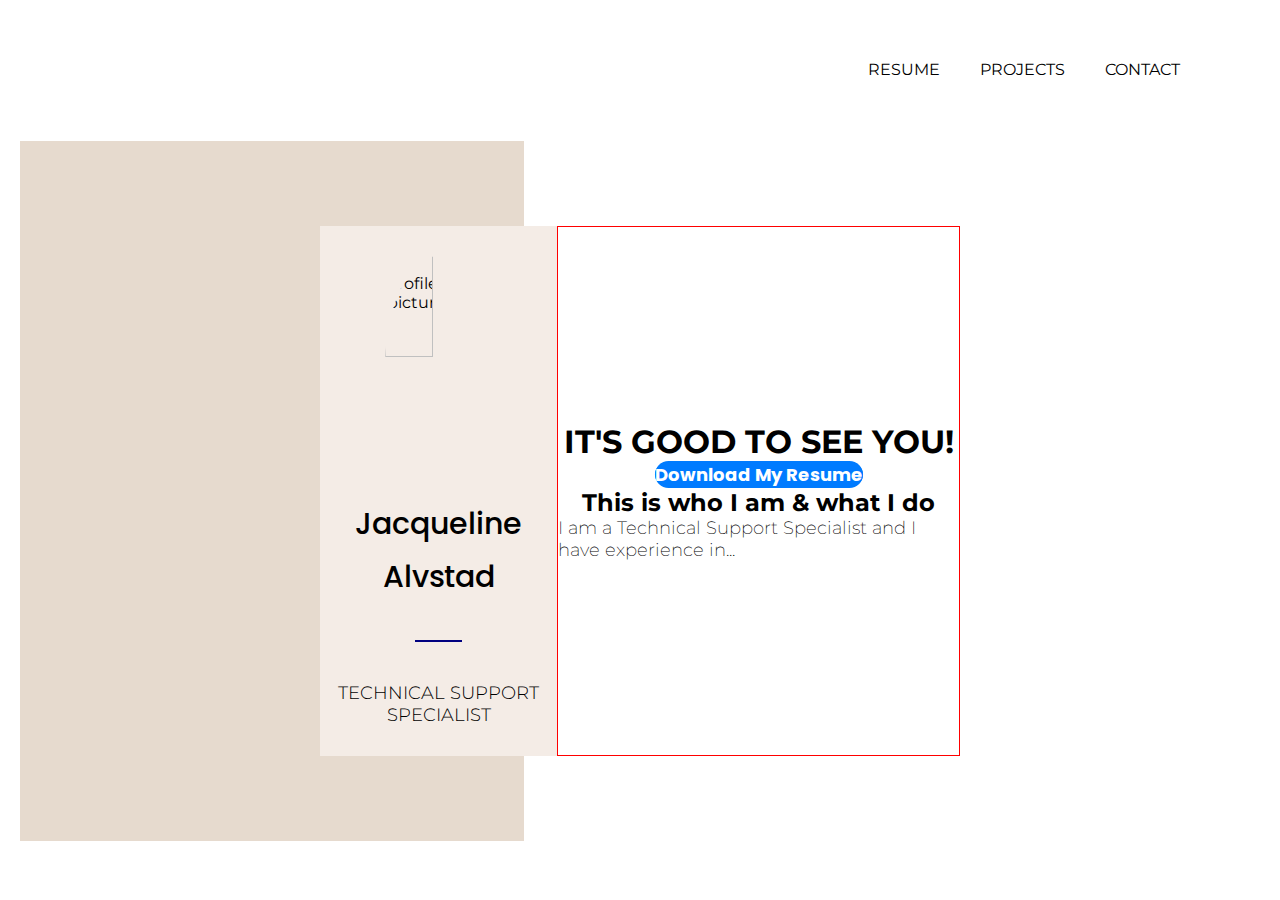
==== index.html @ f69f691c "Initial commit" ====
<html>
   <head>
    <meta name="viewport" content="with=device-width, initial -scale=1.0">
        <title>Welcome To My First Website</title>
        <link rel="stylesheet" href="style.css">
        <style>
            @import url('https://fonts.googleapis.com/css2?family=Montserrat:ital,wght@0,100..900;1,100..900&family=Poppins:ital,wght@0,100;0,200;0,300;0,400;0,500;0,600;0,700;0,800;0,900;1,100;1,200;1,300;1,400;1,500;1,600;1,700;1,800;1,900&display=swap');
        </style>
   </head> 
   <body>
        <div class="header"> 
            <nav>
                <ul class="nav-links">
                    <li> <a href="">RESUME</a></li>
                    <li> <a href="">PROJECTS</a></li>
                    <li> <a href="">CONTACT</a></li>
                </ul>
            </nav>
        </div>

        <div class="square-containers">
            <div class="brown-square"></div>
            <div class="white-square"></div>

            <div class="personal-info-container">
                <div class="picture-square">
                    <img
                        src="/Users/jackyalvstad/Desktop/Mycode/images/profile.jpg"
                        alt="profile-picture"
                    >
                    <div class="name-and-title">
                        <h1>Jacqueline</h1>
                        <h2>Alvstad</h2>
                        <hr class="small-line">
                        <p>TECHNICAL SUPPORT SPECIALIST</p>
                    </div>   
                </div>
                <div class="intro-square">
                    <div class="greeting">
                        <h1>IT'S GOOD TO SEE YOU!</h1>
                    </div>
                    <div class="resume-button">
                        <a href="file:///Users/jackyalvstad/Desktop/Mycode/index.html" class="resume-button" target="_blank">Download My Resume</a>
                    </div>
                    <div class="intro">
                        <h2>This is who I am & what I do</h2>    
                    </div> 
                    <div class="description">
                        <p>I am a Technical Support Specialist and I have experience in...</p>
                    </div>
                </div>
            </div>
        </div>
   </body>
</html>
---- style.css ----
* {
    margin: 0;
    padding:0;
    font-family: Montserrat,popins, serif;
 
}


/* this is my header and nav links */
.header {
    width:100%;
    background-position:center;
    position:relative;
    padding-top: 60px;
    padding-bottom: 60px;
}
nav{  
}
.nav-links{
    display: flex;
    justify-content: flex-end;
    padding-right: 60px;
}
.nav-links li{
    list-style: none;
    padding-right: 40px;
}
.nav-links li a{
   color: #000000;
   text-decoration: none;
   font-size: 16px; 
}
.nav-links li::after{
   content: "";
   width: 0%;
   height: 2px;
   background: rgb(230, 218, 206);
   display: block;
   margin: auto;
   transition: 0.5s;
}
.nav-links li:hover::after{
    width: 100%;
}


/* This is my two background squares */

.square-containers { 
    display:flex;
    position: relative;
}
.brown-square {
    width: 40%;
    height: 700px;
    background: rgba(230, 218, 206, 1);
    margin-left:20px;
} 
.white-square {
    width: 60%;
    height: 700px;
    background:white;
    display: flex;
    flex-direction: column;
    align-items: center;
    justify-content:center;
}





.personal-info-container {
    position: absolute;
    top:50%;
    left:50%;
    transform: translate(-50%, -50%);
    display: flex;
}
.picture-square {
    width: 50%;
    height: 500px;
    background: #F4ECE6;
    display: flex;
    flex-direction: column;
    justify-content:flex-start;
    align-items:center;
    padding-top:30px;
}
.picture-square img{
    width: 45%;
    border-radius: 50%; 
}
.name-and-title {
    text-align: center;
    flex-direction: column;
}
.name-and-title h1 {
    font-family: "Poppins", serif;
    font-weight: 500;
    font-size:30px;
    margin-top:20px;
    display:block; 
}
.name-and-title h2 {
    font-family: "Poppins", serif;
    font-weight: 500;
    font-size:30px;
    margin-top:7px;
    display:block;
    
}
.name-and-title p {
    font-family: "Montserrat", serif;
    font-weight:300;
    font-size: 18px;
    margin-top:40px;
}
.small-line {
    width: 20%; 
    height: 2px; 
    background-color:navy; 
    border: none; 
    margin: 40px auto; 
}

.intro-square {
    display: flex;
    flex-direction: column;
    align-items: center;
    justify-content: center;
    border: 1px solid red;
}
.greeting {
    font-family: "Poppins", serif;
    font-weight: 700;
    font-style: normal;
}
.resume-button {
    background-color: #007BFF;
    color: white;
    font-family: "Poppins", sans-serif;
    font-size: 18px;
    font-weight: bold;
    border-radius: 50px; 
    text-decoration: none;
    text-align: center;
    transition: background-color 0.3s, transform 0.2s;
}
.intro {
    font-family: "Poppins", serif;
    font-weight: 400;
    font-style: normal;   
}
.description {
    font-family: "Poppins", serif;
    font-weight: 200;
    font-size: 18px;
    font-style: normal;
  
}
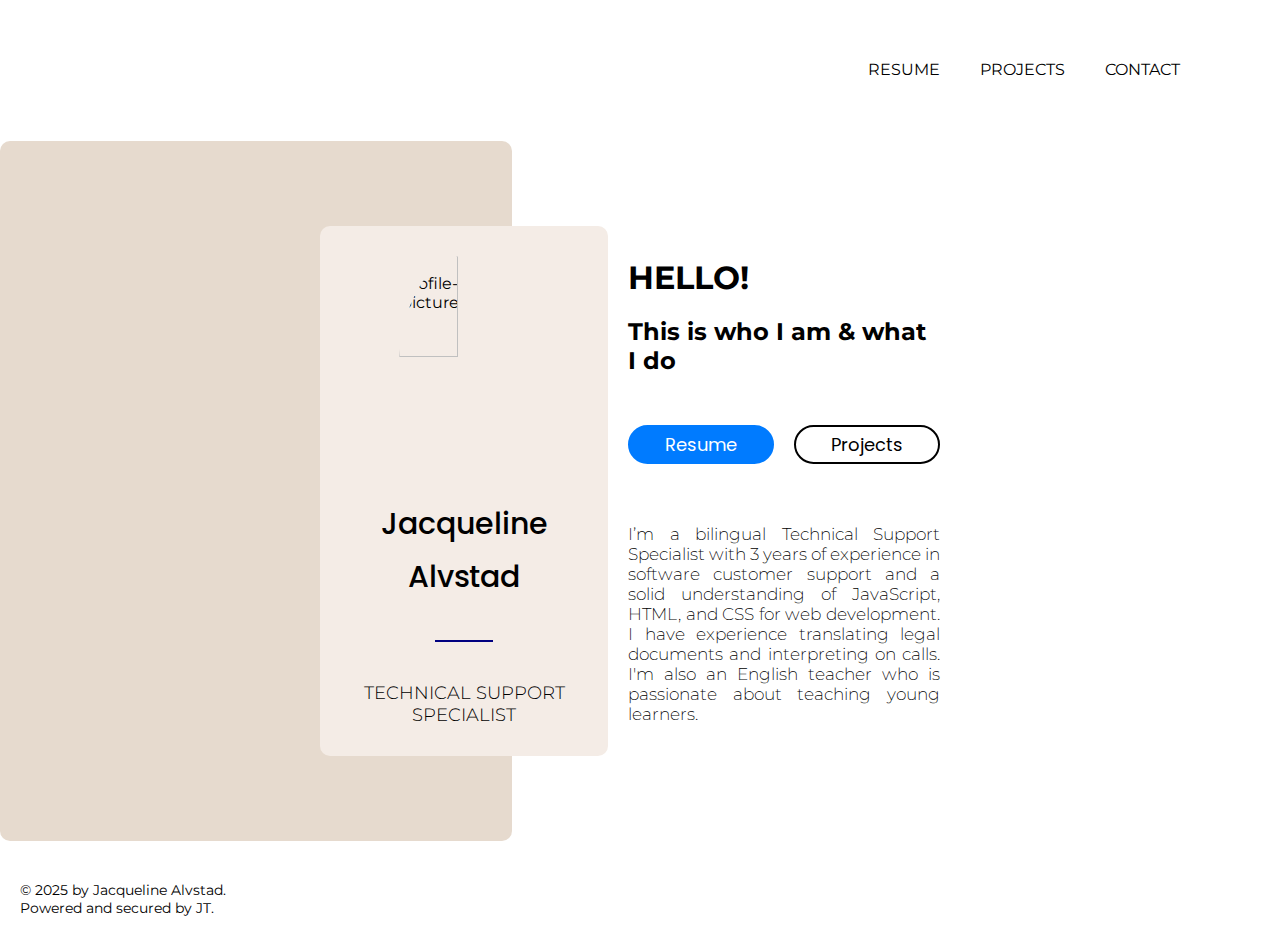
==== commit 610e79d8: "finished resume page, added home button" ====
--- a/index.html
+++ b/index.html
@@ -11,9 +11,9 @@
         <div class="header"> 
             <nav>
                 <ul class="nav-links">
-                    <li> <a href="">RESUME</a></li>
-                    <li> <a href="">PROJECTS</a></li>
-                    <li> <a href="">CONTACT</a></li>
+                    <li> <a href="resume.html">RESUME</a></li>
+                    <li> <a href="projects.html">PROJECTS</a></li>
+                    <li> <a href="contact.html">CONTACT</a></li>
                 </ul>
             </nav>
         </div>
@@ -37,19 +37,28 @@
                 </div>
                 <div class="intro-square">
                     <div class="greeting">
-                        <h1>IT'S GOOD TO SEE YOU!</h1>
-                    </div>
-                    <div class="resume-button">
-                        <a href="file:///Users/jackyalvstad/Desktop/Mycode/index.html" class="resume-button" target="_blank">Download My Resume</a>
+                        <h1>HELLO!</h1>
                     </div>
                     <div class="intro">
                         <h2>This is who I am & what I do</h2>    
                     </div> 
+                    <div class="buttons">
+                        <div class="resume">
+                            <a href="resume.html" class="resume-button">Resume</a>
+                        </div>
+                        <div class="projects">
+                            <a href="projects.html" class="projects-button">Projects</a>
+                        </div>
+                    </div>
                     <div class="description">
-                        <p>I am a Technical Support Specialist and I have experience in...</p>
+                        <p> I’m a bilingual Technical Support Specialist with 3 years of experience in software customer support and a solid understanding of JavaScript, HTML, and CSS for web development. I have experience translating legal documents and interpreting on calls. I'm also an English teacher who is passionate about teaching young learners.</p>
                     </div>
                 </div>
             </div>
         </div>
+        <div class="Powered-by">
+            <p>© 2025 by Jacqueline Alvstad.</p>
+            <p>Powered and secured by JT.</p>
+        </div>
    </body>
 </html>--- a/style.css
+++ b/style.css
@@ -1,9 +1,10 @@
 * {
     margin: 0;
     padding:0;
-    font-family: Montserrat,popins, serif;
- 
-}
+    font-family: Montserrat,popins, serif;  
+}
+
+
 
 
 /* this is my header and nav links */
@@ -34,7 +35,7 @@
    content: "";
    width: 0%;
    height: 2px;
-   background: rgb(230, 218, 206);
+   background: #007BFF;
    display: block;
    margin: auto;
    transition: 0.5s;
@@ -54,7 +55,7 @@
     width: 40%;
     height: 700px;
     background: rgba(230, 218, 206, 1);
-    margin-left:20px;
+    border-radius: 10px;
 } 
 .white-square {
     width: 60%;
@@ -75,17 +76,18 @@
     top:50%;
     left:50%;
     transform: translate(-50%, -50%);
-    display: flex;
+    display: flex;  
 }
 .picture-square {
     width: 50%;
     height: 500px;
+    border-radius: 10px;
     background: #F4ECE6;
     display: flex;
     flex-direction: column;
     justify-content:flex-start;
     align-items:center;
-    padding-top:30px;
+    padding-top:30px;  
 }
 .picture-square img{
     width: 45%;
@@ -124,40 +126,265 @@
     margin: 40px auto; 
 }
 
+
+/* This is the white square that contains my greeting, intro and my professional experience */
+
 .intro-square {
-    display: flex;
-    flex-direction: column;
-    align-items: center;
+    width: 50%;
+    display: flex;
+    flex-direction: column;
+    gap: 20px;
     justify-content: center;
-    border: 1px solid red;
+    text-align: left;
+    padding: 0 20px;
+    
 }
 .greeting {
     font-family: "Poppins", serif;
     font-weight: 700;
     font-style: normal;
 }
+    
+.buttons {
+    display: flex; 
+    justify-content: left; 
+    gap: 20px;
+}
+
 .resume-button {
+    padding: 0 35px;
+    height: 35px;
     background-color: #007BFF;
     color: white;
     font-family: "Poppins", sans-serif;
     font-size: 18px;
+    display: flex;
+    align-items: center;
+    justify-content: center;
+    font-weight: light;
+    border: 2px solid #007BFF;
+    border-radius: 90px;
+    transition: background-color 0.1s, transform 0.1s; 
+    text-decoration: none;  
+}
+.resume-button:hover {
+    background-color: white;
+    color: black;
+}
+
+.projects-button {
+    padding: 0 35px;
+    height: 35px;
+    background-color: white;
+    color: black;
+    font-family: "Poppins", sans-serif;
+    font-size: 18px;
+    display: flex;
+    align-items: center;
+    justify-content: center;
+    font-weight: light;
+    border: 2px solid black;
+    border-radius: 90px;
+    transition: background-color 0.1s, transform 0.1s; 
+    text-decoration: none;
+   
+}
+.projects-button:hover {
+    background-color: #007BFF;
+    color: white;
+    border-color: #007BFF;
+}
+
+.intro {
+    font-family: "Poppins", serif;
+    font-weight: 400;
+    font-style: normal;  
+    padding-bottom: 30px; 
+}
+.description {
+    font-family: "Poppins", serif;
+    font-weight: 240;
+    font-size: 17px;
+    font-style: normal;
+    padding-top: 40px;
+    text-align:justify;
+}
+
+
+/* Year and My Name */
+
+.powered-by {
+    margin-left: 20px;
+    padding-top: 40px;
+    padding-bottom: 20px;
+    font-size: 14px;
+    flex-direction:flex-end;
+}
+
+
+
+/* This is the resume page */
+
+.resume-container { /* This is the whole background */
+    background: rgba(230, 218, 206, 1);
+    padding-top: 20px;
+}
+.resume-box {
+    width: 100%;
+    display: flex;
+    padding: 10px;
+    align-items: center;  
+}
+.resume-page-name {
+    margin-left: auto;
+    font-size: 15px;
+    padding-bottom: 30px;
+    padding-top: 30px;
+    text-align: center;
+    justify-content: center;
+    transform: translateX(80px);
+}
+
+/* This is for the download resume button */
+
+.download-button {
+    margin-left: auto;
+    padding-right: 70px;
+    padding-top: 25px;
+}
+.download-resume a {
+    margin-left: auto;
+    padding: 10px 10px;
+    background-color: #007BFF;
+    color: white;
+    font-family: "Poppins", sans-serif;
+    font-size: 18px;
+    font-weight: 200;
+    border: 2px solid #007BFF;
+    border-radius: 25px;
+    transition: background-color 0.1s, transform 0.1s; 
+    text-decoration: none;  
+}
+.resume-button:hover a {
+    background-color: white;
+    color: black;
+}
+
+
+
+
+.label {
+    padding-left: 60px;
+    padding-bottom: 50px;
+    padding-top: 20px;
+}
+/* These are the containers for education */
+
+.education-box-header {
+    display: flex;
+}
+.education-box {
+    width: 28%;
+    border-radius: 15px;
+    background-color: white;
+    padding: 10px 10px;
+    display: flex;
+    flex-direction: column;
+    padding-bottom: 25px;
+} 
+.info-containers { 
+    border-radius: 10px;              
+    background-color:rgba(230, 218, 206, 1);
+    display: flex;
+    justify-content: space-evenly;  
+    padding-bottom: 60px;  
+}
+.education-box-header {
+    background-color: white;
+    border-radius: 15px;
+    text-align: center;
+    justify-content:flex-start;
+    gap: 20px;
+    padding-left: 15px;
+}
+.box-title {
+    font-size: 12px;
+    padding-top: 10px;    
+}
+.box-year {
+    color: blue;
     font-weight: bold;
-    border-radius: 50px; 
-    text-decoration: none;
-    text-align: center;
-    transition: background-color 0.3s, transform 0.2s;
-}
-.intro {
-    font-family: "Poppins", serif;
-    font-weight: 400;
-    font-style: normal;   
-}
-.description {
-    font-family: "Poppins", serif;
-    font-weight: 200;
-    font-size: 18px;
-    font-style: normal;
-  
-}
-
-
+    font-size: 18px;
+    padding-top: 10px;
+    font-style: semibold;
+}
+/* The box-description class is also being used in the experience section.*/
+.box-description {
+    padding-top: 20px;
+    padding-left: 15px;  /* Needed for padding on the education containers  description */
+    padding-right: 15px;
+    line-height: 1.6; 
+}
+.box-description ul {
+    padding-left: 15px;
+    line-height: 1.6;
+    
+}
+.box-description li {
+    padding-bottom: 12px;
+}
+
+
+/* these are the containers for experience */
+
+
+.job-box {
+    width: 28%;
+    border-radius: 15px;
+    background-color: white;
+    padding: 10px 10px;
+    display: flex;
+    flex-direction: column;
+    padding-bottom: 25px; 
+} 
+.job-box-header {
+    background-color: white;
+    border-radius: 15px;
+    display: flex;
+    gap: 20px;
+    padding-left: 10px;
+    
+}
+.box-title p {
+   font-size: 17px;
+   padding-top: 10px;
+   font-weight: 500;
+}
+.hidden-box {
+    width: 28%;
+    padding: 10px 10px;
+    background: transparent;
+}
+
+
+/* This is the skills container */
+.skills-box {
+    background-color: white;
+    border-radius: 15px;
+    width: 28%; 
+    padding-top: 20px;
+    padding-bottom: 20px;  
+    padding-left: 15px;
+    
+}
+.skills ul {
+    padding-left: 30px;
+    padding-right: 20px;
+    line-height: 1.6;
+}
+.skills li {
+    padding-bottom: 12px;
+}
+
+
+
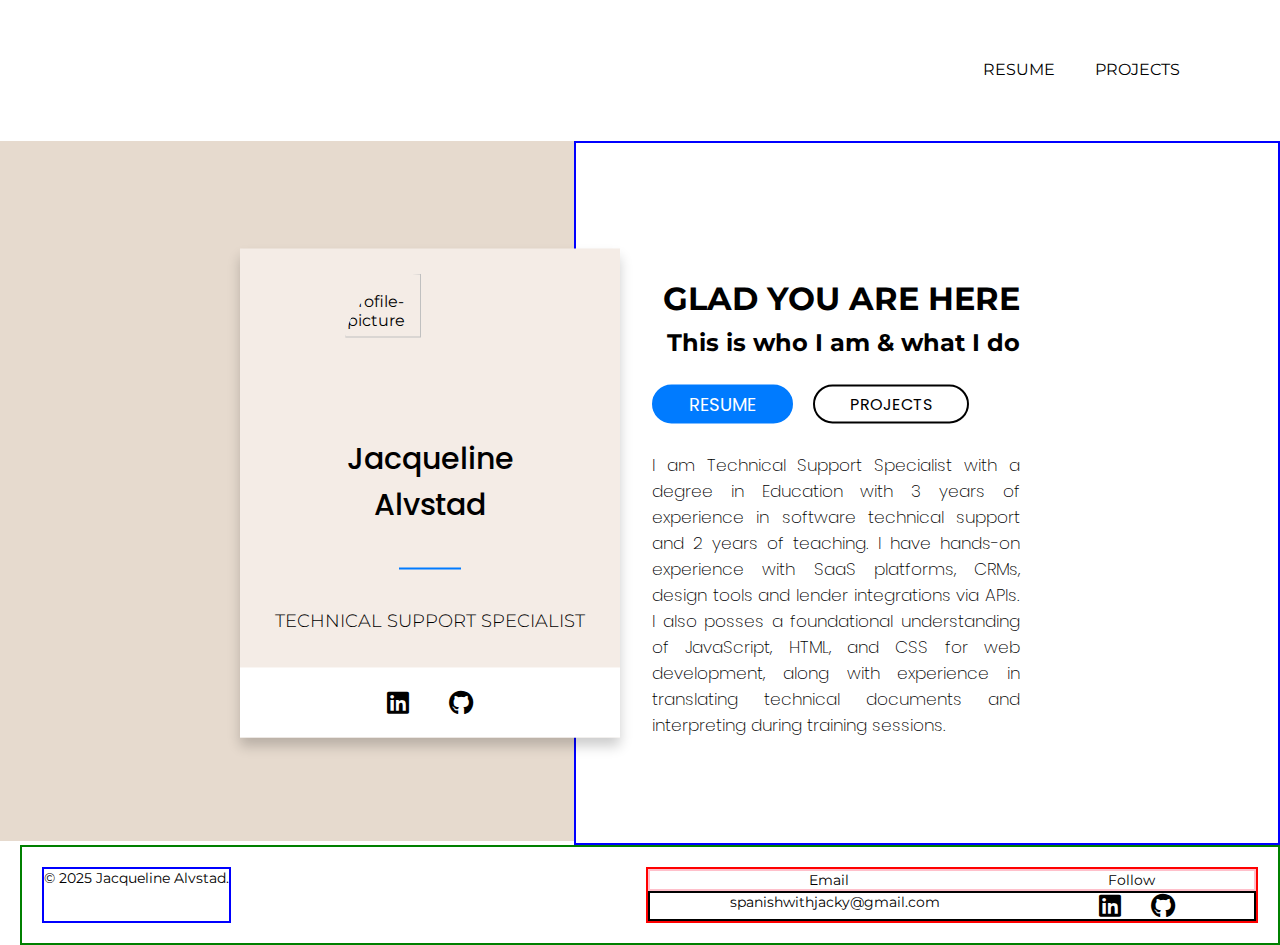
==== commit 84b2c9b2: "added contact info on index page" ====
--- a/index.html
+++ b/index.html
@@ -3,6 +3,7 @@
     <meta name="viewport" content="with=device-width, initial -scale=1.0">
         <title>Welcome To My First Website</title>
         <link rel="stylesheet" href="style.css">
+        <link href="https://cdnjs.cloudflare.com/ajax/libs/font-awesome/6.0.0-beta3/css/all.min.css" rel="stylesheet">
         <style>
             @import url('https://fonts.googleapis.com/css2?family=Montserrat:ital,wght@0,100..900;1,100..900&family=Poppins:ital,wght@0,100;0,200;0,300;0,400;0,500;0,600;0,700;0,800;0,900;1,100;1,200;1,300;1,400;1,500;1,600;1,700;1,800;1,900&display=swap');
         </style>
@@ -13,7 +14,6 @@
                 <ul class="nav-links">
                     <li> <a href="resume.html">RESUME</a></li>
                     <li> <a href="projects.html">PROJECTS</a></li>
-                    <li> <a href="contact.html">CONTACT</a></li>
                 </ul>
             </nav>
         </div>
@@ -33,32 +33,53 @@
                         <h2>Alvstad</h2>
                         <hr class="small-line">
                         <p>TECHNICAL SUPPORT SPECIALIST</p>
-                    </div>   
+                    </div> 
+                    <div class="icons">
+                        <ul class="social-media-icons">
+                            <li><a href="https://www.linkedin.com/in/jacqueline-alvstad/" target="_blank"><i class="fab fa-linkedin"></i></a></li>
+                            <li><a href="https://github.com/jacky-alv96" target="_blank"><i class="fa-brands fa-github"></i></a></li>
+                        </ul>
+                    </div>  
                 </div>
                 <div class="intro-square">
                     <div class="greeting">
-                        <h1>HELLO!</h1>
+                        <h1>GLAD YOU ARE HERE</h1>
                     </div>
                     <div class="intro">
                         <h2>This is who I am & what I do</h2>    
                     </div> 
                     <div class="buttons">
                         <div class="resume">
-                            <a href="resume.html" class="resume-button">Resume</a>
+                            <a href="resume.html" class="resume-button">RESUME</a>
                         </div>
                         <div class="projects">
-                            <a href="projects.html" class="projects-button">Projects</a>
+                            <a href="projects.html" class="projects-button">PROJECTS</a>
                         </div>
                     </div>
                     <div class="description">
-                        <p> I’m a bilingual Technical Support Specialist with 3 years of experience in software customer support and a solid understanding of JavaScript, HTML, and CSS for web development. I have experience translating legal documents and interpreting on calls. I'm also an English teacher who is passionate about teaching young learners.</p>
+                        <p>I am Technical Support Specialist with a degree in Education with 3 years of experience in software technical support and 2 years of teaching. I have hands-on experience with SaaS platforms, CRMs, design tools and lender integrations via APIs. I also posses a foundational understanding of JavaScript, HTML, and CSS for web development, along with experience in translating technical documents and interpreting during training sessions.</p>
                     </div>
                 </div>
             </div>
         </div>
-        <div class="Powered-by">
-            <p>© 2025 by Jacqueline Alvstad.</p>
-            <p>Powered and secured by JT.</p>
+        <div class="footer">
+                <div class="powered-by">
+                    <p>© 2025 Jacqueline Alvstad.</p>
+                </div>
+            <div class="contact-info-square">
+                <div class="contacts">
+                    <p>Email</p>
+                    <p>Follow</p>
+                </div>
+                <div class="email-social">
+                    <p>spanishwithjacky@gmail.com</p>
+                      <ul>
+                        <li><a href="https://www.linkedin.com/in/jacqueline-alvstad/" target="_blank"><i class="fab fa-linkedin"></i></a></li>
+                        <li><a href="https://github.com/jacky-alv96" target="_blank"><i class="fa-brands fa-github"></i></a></li>
+                     </ul>
+                </div> 
+            </div>
         </div>
+    </div>
    </body>
 </html>--- a/style.css
+++ b/style.css
@@ -48,26 +48,25 @@
 /* This is my two background squares */
 
 .square-containers { 
-    display:flex;
+    display: flex;
     position: relative;
 }
 .brown-square {
-    width: 40%;
+    width: 45%;
     height: 700px;
     background: rgba(230, 218, 206, 1);
-    border-radius: 10px;
+    position: relative;
 } 
 .white-square {
-    width: 60%;
+    width: 55%;
     height: 700px;
     background:white;
     display: flex;
     flex-direction: column;
     align-items: center;
     justify-content:center;
-}
-
-
+    border: 2px solid blue;
+}
 
 
 
@@ -76,18 +75,17 @@
     top:50%;
     left:50%;
     transform: translate(-50%, -50%);
-    display: flex;  
+    display: flex;
+    width: 800px;
 }
 .picture-square {
     width: 50%;
-    height: 500px;
-    border-radius: 10px;
     background: #F4ECE6;
     display: flex;
-    flex-direction: column;
-    justify-content:flex-start;
-    align-items:center;
-    padding-top:30px;  
+    padding-top: 25px;
+    flex-direction: column;
+    align-items:center;   
+    box-shadow: 0px 8px 12px rgba(0, 0, 0, 0.2); 
 }
 .picture-square img{
     width: 45%;
@@ -101,14 +99,13 @@
     font-family: "Poppins", serif;
     font-weight: 500;
     font-size:30px;
-    margin-top:20px;
+    padding-top:20px;
     display:block; 
 }
 .name-and-title h2 {
     font-family: "Poppins", serif;
     font-weight: 500;
     font-size:30px;
-    margin-top:7px;
     display:block;
     
 }
@@ -117,14 +114,36 @@
     font-weight:300;
     font-size: 18px;
     margin-top:40px;
+    padding-bottom: 36px;
 }
 .small-line {
     width: 20%; 
     height: 2px; 
-    background-color:navy; 
+    background-color: #007BFF; 
     border: none; 
     margin: 40px auto; 
 }
+.icons {
+   background-color: white; 
+   width: 100%;
+   padding-top: 20px;
+   padding-bottom: 20px;
+   justify-content: center; 
+   align-items: center;
+}
+.social-media-icons {
+    list-style-type: none;
+    display: flex; 
+    justify-content: center; 
+
+}  
+.social-media-icons li a {
+    font-size: 25px; /* Set the icon size */
+    color: black;
+    padding-right: 20px;
+    padding-left: 20px;
+}
+
 
 
 /* This is the white square that contains my greeting, intro and my professional experience */
@@ -133,22 +152,23 @@
     width: 50%;
     display: flex;
     flex-direction: column;
-    gap: 20px;
-    justify-content: center;
-    text-align: left;
+    justify-content: center;
+    text-align: right;
     padding: 0 20px;
-    
 }
 .greeting {
     font-family: "Poppins", serif;
-    font-weight: 700;
+    font-weight: 800;
     font-style: normal;
+    padding-top: 30px;
+    padding-left: 12px;
 }
     
 .buttons {
     display: flex; 
     justify-content: left; 
     gap: 20px;
+    padding-left: 12px;
 }
 
 .resume-button {
@@ -178,7 +198,7 @@
     background-color: white;
     color: black;
     font-family: "Poppins", sans-serif;
-    font-size: 18px;
+    font-size: 16px;
     display: flex;
     align-items: center;
     justify-content: center;
@@ -197,31 +217,71 @@
 
 .intro {
     font-family: "Poppins", serif;
-    font-weight: 400;
-    font-style: normal;  
-    padding-bottom: 30px; 
-}
-.description {
+    font-weight: 200;
+    font-style: normal; 
+    padding-top: 10px; 
+    padding-bottom: 28px; 
+    padding-left: 12px;
+}
+.description p {
     font-family: "Poppins", serif;
     font-weight: 240;
     font-size: 17px;
     font-style: normal;
-    padding-top: 40px;
+    padding-top: 28px;
     text-align:justify;
+    padding-left: 12px;
+    justify-content: flex-end;
 }
 
 
 /* Year and My Name */
 
-.powered-by {
+.footer {
     margin-left: 20px;
     padding-top: 40px;
     padding-bottom: 20px;
     font-size: 14px;
+    display: flex;
     flex-direction:flex-end;
-}
-
-
+    justify-content: space-between;
+    border: 2px solid green;
+    padding: 20px 20px;
+}
+.powered-by {
+    border: 2px solid blue;
+}
+.contact-info-square {
+    border: 2px solid red;
+    width: 50%;
+    display: column;
+    justify-content: center;
+    align-items: center;
+}
+.contacts {
+    border: 2px solid pink; 
+    display: flex;
+    justify-content: space-around;
+    align-items: center;
+    text-align: center;       
+} 
+.contacts p {
+    padding-left: 60px;
+}
+.email-social {
+    border: 2px solid black;
+    display: flex;
+    justify-content: space-around;    
+}
+.email-social ul {
+    display: flex;
+    list-style: none;
+    gap: 30px;    
+}
+.email-social li i {
+    font-size: 25px;
+    color: black;
+}
 
 /* This is the resume page */
 
@@ -240,9 +300,18 @@
     font-size: 15px;
     padding-bottom: 30px;
     padding-top: 30px;
+    display: flex;
+    flex-direction: row-reverse;
     text-align: center;
     justify-content: center;
     transform: translateX(80px);
+}
+.resume-square {
+    width: 20px; 
+    height: 20px;
+    background-color: #0050FF;
+    margin-top: 10px;
+    margin-right: 5px;
 }
 
 /* This is for the download resume button */
@@ -254,13 +323,13 @@
 }
 .download-resume a {
     margin-left: auto;
-    padding: 10px 10px;
-    background-color: #007BFF;
+    padding: 10px 12px;
+    background-color: #0050FF;
     color: white;
     font-family: "Poppins", sans-serif;
     font-size: 18px;
     font-weight: 200;
-    border: 2px solid #007BFF;
+    border: 2px solid #0050FF;
     border-radius: 25px;
     transition: background-color 0.1s, transform 0.1s; 
     text-decoration: none;  
@@ -291,6 +360,7 @@
     display: flex;
     flex-direction: column;
     padding-bottom: 25px;
+    box-shadow: -10px 10px 20px rgba(0, 0, 0, 0.3);
 } 
 .info-containers { 
     border-radius: 10px;              
@@ -312,7 +382,7 @@
     padding-top: 10px;    
 }
 .box-year {
-    color: blue;
+    color: #0050FF;
     font-weight: bold;
     font-size: 18px;
     padding-top: 10px;
@@ -346,6 +416,7 @@
     display: flex;
     flex-direction: column;
     padding-bottom: 25px; 
+    box-shadow: -10px 10px 20px rgba(0, 0, 0, 0.3);
 } 
 .job-box-header {
     background-color: white;
@@ -368,14 +439,16 @@
 
 
 /* This is the skills container */
-.skills-box {
+.skills-language-box {
     background-color: white;
     border-radius: 15px;
     width: 28%; 
     padding-top: 20px;
     padding-bottom: 20px;  
     padding-left: 15px;
-    
+    box-shadow: -10px 10px 20px rgba(0, 0, 0, 0.3);
+    font-family: "Poppins", serif;
+    font-size: 16px;
 }
 .skills ul {
     padding-left: 30px;
@@ -386,5 +459,78 @@
     padding-bottom: 12px;
 }
 
-
-
+/* This is the Projects Page */
+
+
+.projects-background-container {
+    background: rgba(230, 218, 206, 1);
+    padding-top: 20px;
+}
+.projects-page-name {
+    display: flex;
+    flex-direction: column;
+    text-align: center;
+    justify-content: center;
+}
+.page-name-inner-container {
+    font-size: 15px;
+    padding-bottom: 80px;
+    padding-top: 30px;
+    display: flex;
+    flex-direction: row-reverse;
+    text-align: center;
+    justify-content:center;   
+}
+.projects-square {
+    width: 20px; 
+    height: 20px;
+    background-color: #0050FF;
+    margin-top: 10px;
+    margin-right: 5px;
+}
+
+/* This is every project container */
+
+.project-containers-section {
+    display: flex;
+    justify-content: center;
+    gap: 80px;
+    margin-left: 10px;
+    margin-right: 10px;
+}
+.project-main-container {
+    background-color: white;
+    display: flex;
+    margin-bottom: 80px; 
+    border-radius: 15px;    
+}
+.project-description {
+    text-align: justify;
+    padding: 20px 25px;
+    line-height: 1.6;
+}
+.project-title h2 {
+    color: #0050FF;
+    padding-top: 40px  
+}
+.project-title p {
+    color: black;
+    font-weight: 300;
+    padding-top: 10px  
+}
+.project-text-container {
+    width: 50%;
+}
+.project-img-container {
+    width: 46%;   
+}
+.project-img-container img {
+    width: 100%;
+    height: 100%;
+    object-fit: contain;
+    border-radius: 15px;
+   
+}
+.half-width {
+    width: 40%;
+}
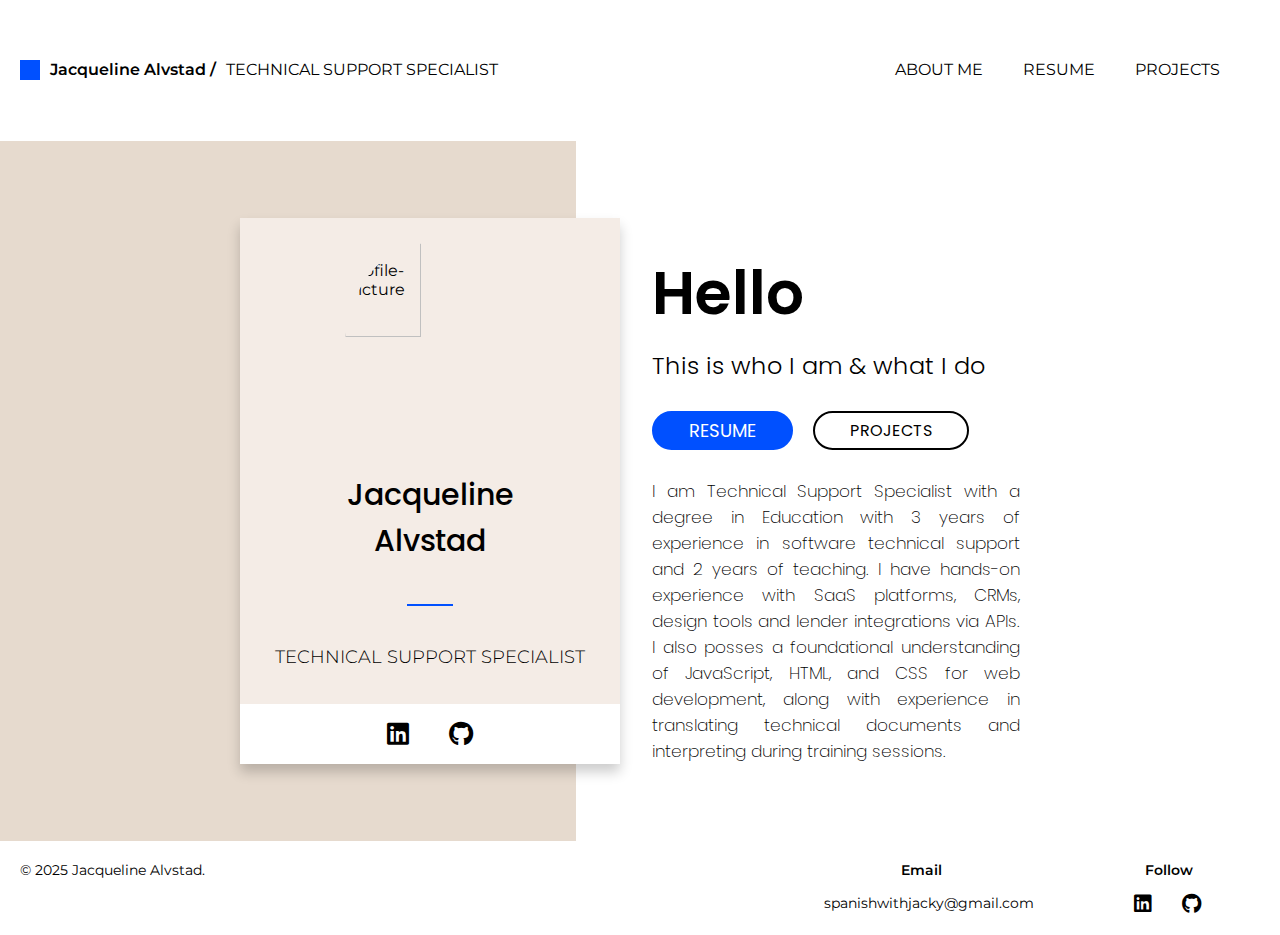
==== commit a007110b: "styled nav for mobile (max-wdith 768px), and ensure styling still looks good for desktop" ====
--- a/index.html
+++ b/index.html
@@ -1,26 +1,64 @@
 <html>
    <head>
-    <meta name="viewport" content="with=device-width, initial -scale=1.0">
+    <meta name="viewport" content="width=device-width, initial -scale=1.0">
         <title>Welcome To My First Website</title>
-        <link rel="stylesheet" href="style.css">
+        <link rel="stylesheet" href="global.css">
+        <link rel="stylesheet" href="classes.css">
         <link href="https://cdnjs.cloudflare.com/ajax/libs/font-awesome/6.0.0-beta3/css/all.min.css" rel="stylesheet">
         <style>
             @import url('https://fonts.googleapis.com/css2?family=Montserrat:ital,wght@0,100..900;1,100..900&family=Poppins:ital,wght@0,100;0,200;0,300;0,400;0,500;0,600;0,700;0,800;0,900;1,100;1,200;1,300;1,400;1,500;1,600;1,700;1,800;1,900&display=swap');
         </style>
    </head> 
-   <body>
-        <div class="header"> 
+<body>
+                     <!-- Mobile version -->
+        <div class="header-container mobile">
             <nav>
-                <ul class="nav-links">
-                    <li> <a href="resume.html">RESUME</a></li>
-                    <li> <a href="projects.html">PROJECTS</a></li>
-                </ul>
+                <div class="header">
+                    <div class="heading">
+                        <div class="decoration">
+                            <p class="square"></p>
+                        </div>
+                        <div class="name-title">
+                        <p class="name">Jacqueline Alvstad</p>
+                        <p>TECHNICAL SUPPORT SPECIALIST</p> 
+                        </div> 
+                    </div>
+                    <div class="menu" onClick="toggleMenu()">
+                        <div class="burger-line"></div>
+                        <div class="burger-line"></div>
+                        <div class="burger-line"></div>   
+                    </div>
+                    <div class="menu-overlay">
+                        <ul class="nav-links">
+                            <li><a href="index.html">ABOUT ME</a></li>
+                            <li><a href="resume.html">RESUME</a></li>
+                            <li><a href="projects.html">PROJECTS</a></li>
+                        </ul>
+                    </div>
+                </div>
             </nav>
         </div>
-
-        <div class="square-containers">
+                     <!-- Desktop version -->
+        <div class="header-container desktop">
+            <nav>
+                <div class="header">
+                    <div class="heading">
+                        <div class="square"></div>
+                        <p>Jacqueline Alvstad / </p>
+                        <p>TECHNICAL SUPPORT SPECIALIST</p>  
+                    </div>
+                    <ul class="nav-links">
+                        <li><a href="index.html">ABOUT ME</a></li>
+                        <li><a href="resume.html">RESUME</a></li>
+                        <li><a href="projects.html">PROJECTS</a></li>
+                    </ul>
+                </div>
+            </nav>
+        </div>
+
+                     <!-- Mobile version -->
+        <div class="square-containers mobile">
             <div class="brown-square"></div>
-            <div class="white-square"></div>
 
             <div class="personal-info-container">
                 <div class="picture-square">
@@ -43,7 +81,7 @@
                 </div>
                 <div class="intro-square">
                     <div class="greeting">
-                        <h1>GLAD YOU ARE HERE</h1>
+                        <h1>Hello</h1>
                     </div>
                     <div class="intro">
                         <h2>This is who I am & what I do</h2>    
@@ -62,10 +100,10 @@
                 </div>
             </div>
         </div>
-        <div class="footer">
-                <div class="powered-by">
-                    <p>© 2025 Jacqueline Alvstad.</p>
-                </div>
+        <div class="footer mobile">
+            <div class="powered-by">
+                <p>© 2025 Jacqueline Alvstad.</p>
+            </div>
             <div class="contact-info-square">
                 <div class="contacts">
                     <p>Email</p>
@@ -73,13 +111,96 @@
                 </div>
                 <div class="email-social">
                     <p>spanishwithjacky@gmail.com</p>
-                      <ul>
+                    <ul>
                         <li><a href="https://www.linkedin.com/in/jacqueline-alvstad/" target="_blank"><i class="fab fa-linkedin"></i></a></li>
                         <li><a href="https://github.com/jacky-alv96" target="_blank"><i class="fa-brands fa-github"></i></a></li>
-                     </ul>
+                    </ul>
                 </div> 
             </div>
         </div>
     </div>
-   </body>
+             <!-- Desktop version -->
+    <div class="square-containers desktop">
+        <div class="brown-square"></div>
+
+        <div class="personal-info-container">
+            <div class="picture-square">
+                <img
+                    src="/Users/jackyalvstad/Desktop/Mycode/images/profile.jpg"
+                    alt="profile-picture"
+                >
+                <div class="name-and-title">
+                    <h1>Jacqueline</h1>
+                    <h2>Alvstad</h2>
+                    <hr class="small-line">
+                    <p>TECHNICAL SUPPORT SPECIALIST</p>
+                </div> 
+                <div class="icons">
+                    <ul class="social-media-icons">
+                        <li><a href="https://www.linkedin.com/in/jacqueline-alvstad/" target="_blank"><i class="fab fa-linkedin"></i></a></li>
+                        <li><a href="https://github.com/jacky-alv96" target="_blank"><i class="fa-brands fa-github"></i></a></li>
+                    </ul>
+                </div>  
+            </div>
+            <div class="intro-square">
+                <div class="greeting">
+                    <h1>Hello</h1>
+                </div>
+                <div class="intro">
+                    <h2>This is who I am & what I do</h2>    
+                </div> 
+                <div class="buttons">
+                    <div class="resume">
+                        <a href="resume.html" class="resume-button">RESUME</a>
+                    </div>
+                    <div class="projects">
+                        <a href="projects.html" class="projects-button">PROJECTS</a>
+                    </div>
+                </div>
+                <div class="description">
+                    <p>I am Technical Support Specialist with a degree in Education with 3 years of experience in software technical support and 2 years of teaching. I have hands-on experience with SaaS platforms, CRMs, design tools and lender integrations via APIs. I also posses a foundational understanding of JavaScript, HTML, and CSS for web development, along with experience in translating technical documents and interpreting during training sessions.</p>
+                </div>
+            </div>
+        </div>
+    </div>
+    <div class="footer desktop">
+        <div class="footer-main">
+            <div class="powered-by">
+                <p>© 2025 Jacqueline Alvstad.</p>
+            </div>
+            <div class="contact-info-square">
+                <div class="contacts">
+                    <p>Email</p>
+                    <p>Follow</p>
+                </div>
+            </div>
+        </div>
+        <div class="footer-second">
+            <div class="email-social">
+                <p>spanishwithjacky@gmail.com</p>
+                <ul>
+                    <li><a href="https://www.linkedin.com/in/jacqueline-alvstad/" target="_blank"><i class="fab fa-linkedin"></i></a></li>
+                    <li><a href="https://github.com/jacky-alv96" target="_blank"><i class="fa-brands fa-github"></i></a></li>
+                </ul>
+            </div> 
+        </div>
+    </div>
+
+    <script>
+        function toggleMenu() {
+            const menuOverlay = document.querySelector('.menu-overlay');
+            // Check if the menu is currently visible
+            if (menuOverlay.style.height === '100%') {
+                // If visible, hide the menu
+                menuOverlay.style.height = '0';
+                menuOverlay.style.opacity = '0';
+            } else {
+                // If not visible, show the menu
+                menuOverlay.style.height = '100%';
+                menuOverlay.style.opacity = '1';
+            }
+        }     
+    </script>
+</body>
+
 </html>--- a/global.css
+++ b/global.css
@@ -0,0 +1,588 @@
+* {
+    margin: 0;
+    padding:0;
+    font-family: Montserrat,popins, serif;  
+} 
+
+
+
+/* this is my header and nav links */
+
+/* .header-container {
+    border: 2px solid purple;
+}
+.header {
+    width:100%;
+    display: flex;
+    padding-top: 60px;
+    padding-bottom: 60px;
+    align-items: flex-start;
+    font-family:"Poppins", serif;
+    border: 2px solid blue;
+}
+.heading {
+    width: 50%;
+    display: flex;
+    font-size: 16px;
+    border: 2px solid yellow;
+    padding-left: 40px;
+    gap: 10px;
+}
+.square {
+    width: 20px; 
+    height: 20px;
+    background-color: #0050FF;   
+}
+.name {
+   font-weight: 600; 
+   font-size: 18px;
+}
+
+.nav-links{
+    width: 50%;
+    display: flex;
+    padding-right: 20px;
+    justify-content: flex-end;
+    align-items: flex-end;
+    justify-content: end;
+}
+.nav-links li{
+    list-style: none;
+    padding-right: 40px;
+}
+.nav-links li a{
+   color: #000000;
+   text-decoration: none;
+   font-size: 16px; 
+}
+.nav-links li::after{
+   content: "";
+   width: 0%;
+   height: 2px;
+   background: #007BFF;
+   display: block;
+   margin: auto;
+   transition: 0.5s;
+}
+.nav-links li:hover::after{
+    width: 100%;
+} */
+/* delete until here once desktop and mobile have been set up */
+
+
+/* This is my two background squares */
+
+/* MOBILE */
+/* @media (max-width: 768px) {
+    .mobile {
+        display: block;
+    }
+    .desktop {
+        display: none;
+    }
+    .square-containers {
+       border: 2px solid red;
+    }
+    .brown-square {
+        width: 100%;
+        justify-content: center;
+    }
+} */
+/* DESKTOP */
+@media (min-width: 769px) {
+    .square-containers { 
+        display: flex;
+        position: relative;
+    }
+    .brown-square {
+        width: 45%;
+        height: 700px;
+        background: rgba(230, 218, 206, 1);
+        position: relative;
+    } 
+    .personal-info-container {
+        position: absolute;
+        top:50%;
+        left:50%;
+        transform: translate(-50%, -50%);
+        display: flex;
+        width: 800px;
+    }
+    .picture-square {
+        width: 50%;
+        background: #F4ECE6;
+        display: flex;
+        padding-top: 25px;
+        flex-direction: column;
+        align-items:center;   
+        box-shadow: 0px 8px 12px rgba(0, 0, 0, 0.2); 
+    }
+    .picture-square img{
+        width: 45%;
+        border-radius: 50%; 
+    }
+    .name-and-title {
+        text-align: center;
+        flex-direction: column;
+    }
+    .name-and-title h1 {
+        font-family: "Poppins", serif;
+        font-weight: 500;
+        font-size:30px;
+        padding-top:20px;
+        display:block; 
+    }
+    .name-and-title h2 {
+        font-family: "Poppins", serif;
+        font-weight: 500;
+        font-size:30px;
+        display:block; 
+    }
+    .name-and-title p {
+        font-family: "Montserrat", serif;
+        font-weight:300;
+        font-size: 18px;
+        margin-top:40px;
+        padding-bottom: 36px;
+    }
+    .small-line {
+        width: 15%; 
+        height: 2px; 
+        background-color: #0050FF; 
+        border: none; 
+        margin: 40px auto; 
+    }
+    .icons {
+        background-color: white; 
+        width: 100%;
+        padding-top: 15px;
+        padding-bottom: 15px;
+        justify-content: center; 
+        align-items: center;
+    }
+    .social-media-icons {
+        list-style-type: none;
+        display: flex; 
+        justify-content: center; 
+
+    } 
+    .social-media-icons li a {
+        font-size: 25px; /* Set the icon size */
+        color: black;
+        padding-right: 20px;
+        padding-left: 20px;
+    }
+
+/* This is the white square that contains my greeting, intro and my professional experience */
+
+    .intro-square {
+        width: 50%;
+        display: flex;
+        flex-direction: column;
+        justify-content: center;
+        padding: 0 20px;
+    }
+    .greeting h1 {
+        font-family: "Poppins", sans-serif;
+        font-weight: 600;
+        font-size: 60px;
+        font-style: normal;
+        padding-top: 30px; 
+        padding-left: 12px; 
+    }   
+    .buttons {
+        display: flex; 
+        gap: 20px;   
+        padding-left: 12px;
+    }
+
+    .resume-button {
+        padding: 0 35px;
+        height: 35px;
+        background-color: #0050FF;
+        color: white;
+        font-family: "Poppins", sans-serif;
+        font-size: 18px;
+        display: flex;
+        align-items: center;
+        justify-content: center;
+        font-weight: light;
+        border: 2px solid #0050FF;
+        border-radius: 90px;
+        transition: background-color 0.1s, transform 0.1s; 
+        text-decoration: none;  
+    }
+    .resume-button:hover {
+        background-color: white;
+        color: black;
+    }
+
+    .projects-button {
+        padding: 0 35px;
+        height: 35px;
+        background-color: white;
+        color: black;
+        font-family: "Poppins", sans-serif;
+        font-size: 16px;
+        display: flex;
+        align-items: center;
+        justify-content: center;
+        font-weight: light;
+        border: 2px solid black;
+        border-radius: 90px;
+        transition: background-color 0.1s, transform 0.1s; 
+        text-decoration: none;
+    
+    }
+    .projects-button:hover {
+        background-color: #0050FF;
+        color: white;
+        border-color: #0050FF;
+    }
+
+    .intro h2 {
+        font-family: "Poppins", serif;
+        font-weight: 300;
+        font-style: normal; 
+        padding-top: 10px; 
+        padding-bottom: 28px; 
+        padding-left: 12px; 
+    }
+    .description p {
+        font-family: "Poppins", serif;
+        font-weight: 240;
+        font-size: 17px;
+        font-style: normal;
+        padding-top: 28px;
+        text-align:justify;
+        padding-left: 12px;
+        justify-content: flex-end;
+    }
+}
+
+    /* Year and My Name */
+     @media (min-width: 769px) {
+
+    .desktop {
+        display: block;
+    }
+    .mobile {
+        display: none;
+    }
+    .footer  {
+        padding: 20px 20px;
+        padding-bottom: 20px;
+        font-size: 14px;
+    }
+    .footer-main {
+        display: flex;
+        justify-content: space-between;
+    }
+    .powered-by { 
+        width:40%;
+    }
+    .contact-info-square {
+        width: 40%;
+    }
+    .contacts {
+        display: flex;
+        justify-content: space-around;
+        align-items: center;
+        text-align: center;       
+    } 
+    .contacts p {
+        font-weight: 600;
+        padding-left: 70px;
+    }
+    .footer-second {
+        width: 100%;
+        display: flex;
+        justify-content: flex-end;
+    }
+    .email-social {
+        width: 40%;
+        display: flex;
+        padding-top: 15px;  
+        justify-content: center;
+    }
+    .email-social p {
+        margin-right: 100px;
+    }
+    .email-social ul {
+        display: flex;
+        list-style: none;
+        gap: 30px;     
+    }
+    .email-social li i {
+        font-size: 20px;
+        color: black;
+    }
+}
+
+
+
+
+
+    /* This is the resume page */
+
+    .resume-container { /* This is the whole background */
+        background: rgba(230, 218, 206, 1);
+        padding-top: 20px;
+        width: 100%;
+        padding-bottom: 40px;
+    }
+    .resume-box {
+        display: flex;
+        padding: 10px;
+        align-items: center; 
+        margin-top: 40px; 
+    }
+    .resume-page-name {
+        margin-left: auto;
+        font-size: 15px;
+        padding-bottom: 30px;
+        padding-top: 30px;
+        display: flex;
+        flex-direction: row-reverse;
+        text-align: center;
+        justify-content: center;
+        transform: translateX(80px);
+    }
+    .resume-square {
+        width: 20px; 
+        height: 20px;
+        background-color: #0050FF;
+        margin-top: 10px;
+        margin-right: 5px;
+    }
+
+    /* This is for the download resume button */
+
+    .download-button {
+        margin-left: auto;
+        padding-right: 20px;
+        padding-top: 25px;
+    }
+    .download-resume {
+        padding: 10px 20px;
+    }
+    .download-resume a {
+        margin-left: auto;
+        padding: 10px 12px;
+        background-color: #0050FF;
+        color: white;
+        font-family: "Poppins", sans-serif;
+        font-size: 16px;
+        font-weight: 300;
+        border: 2px solid #0050FF;
+        border-radius: 25px;
+        transition: background-color 0.1s, color 0.1s, transform 0.1s; 
+        text-decoration: none;  
+    }
+    .download-resume a:hover {
+        background-color: white;
+        color: black;
+        border: 2px solid #0050FF;
+    }
+
+
+
+
+    .label {
+        padding-left: 60px;
+        padding-bottom: 50px;
+        padding-top: 20px;
+    }
+    /* These are the containers for education */
+
+    .education-box-header {
+        display: flex;
+    }
+    .education-box {
+        width: 28%;
+        border-radius: 15px;
+        background-color: white;
+        padding: 10px 10px;
+        display: flex;
+        flex-direction: column;
+        padding-bottom: 25px;
+        box-shadow: -10px 10px 20px rgba(0, 0, 0, 0.1);
+        flex-wrap: wrap;
+        position: relative;
+    } 
+    .info-containers { 
+        border-radius: 10px;              
+        background-color:rgba(230, 218, 206, 1);
+        display: flex;
+        justify-content: space-evenly;  
+        padding-bottom: 60px;  
+    }
+    .education-box-header {
+        background-color: white;
+        border-radius: 15px;
+        text-align: center;
+        gap: 20px;
+        padding-left: 15px;
+    }
+    .box-title {
+        font-size: 12px;
+        padding-top: 10px;    
+    }
+    .box-year {
+        color: #0050FF;
+        font-weight: bold;
+        font-size: 18px;
+        padding-top: 10px;
+        font-style: semibold;
+    }
+    /* The box-description class is also being used in the experience section.*/
+    .box-description {
+        padding-top: 20px;
+        padding-left: 15px;  /* Needed for padding on the education containers  description */
+        padding-right: 15px;
+        line-height: 1.6; 
+    }
+    .box-description ul {
+        padding-left: 15px;
+        line-height: 1.6;
+        
+    }
+    .box-description li {
+        padding-bottom: 12px;
+    }
+
+
+    /* these are the containers for experience */
+
+
+    .job-box {
+        width: 28%;
+        border-radius: 15px;
+        background-color: white;
+        padding: 10px 10px;
+        display: flex;
+        flex-direction: column;
+        padding-bottom: 25px; 
+        box-shadow: -10px 10px 20px rgba(0, 0, 0, 0.1);
+    } 
+    .job-box-header {
+        background-color: white;
+        border-radius: 15px;
+        display: flex;
+        gap: 20px;
+        padding-left: 10px;
+        
+    }
+    .box-title p {
+    font-size: 17px;
+    padding-top: 10px;
+    font-weight: 500;
+    }
+    .hidden-box {
+        width: 28%;
+        padding: 10px 10px;
+        background: transparent;
+    }
+
+
+    /* This is the skills container */
+    .skills-language-box {
+        background-color: white;
+        border-radius: 15px;
+        width: 28%; 
+        padding-top: 20px;
+        padding-bottom: 20px;  
+        padding-left: 15px;
+        box-shadow: -10px 10px 20px rgba(0, 0, 0, 0.1);
+        font-family: "Poppins", serif;
+        font-size: 16px;
+    }
+    .skills-language ul {
+        padding-left: 30px;
+        padding-right: 20px;
+        line-height: 1.6;
+    }
+    .skills-language li {
+        padding-bottom: 12px;
+    }
+
+    /* This is the Projects Page */
+
+
+    .projects-background-container {
+        background: rgba(230, 218, 206, 1);
+        padding-top: 20px;
+        padding-bottom: 40px;
+    }
+    .projects-page-name {
+        display: flex;
+        flex-direction: column;
+        text-align: center;
+        justify-content: center;
+    }
+    .page-name-inner-container {
+        font-size: 15px;
+        padding-bottom: 80px;
+        padding-top: 30px;
+        display: flex;
+        flex-direction: row-reverse;
+        text-align: center;
+        justify-content:center;   
+        margin-top: 40px;
+    }
+    .projects-square {
+        width: 20px; 
+        height: 20px;
+        background-color: #0050FF;
+        margin-top: 10px;
+        margin-right: 5px;
+    }
+
+    /* This is every project container */
+
+    .project-containers-section {
+        display: flex;
+        justify-content: center;
+        gap: 80px;
+        
+    }
+    .project-main-container {
+        background-color: white;
+        margin-bottom: 80px;
+        padding-bottom: 20px; 
+        border-radius: 15px; 
+        justify-content: center;
+        align-items: center;
+    }
+    .project-description {
+        text-align: justify;
+        padding: 20px 50px;
+        line-height: 1.6;
+    }
+    .project-title h2 {
+        color: #0050FF;
+        padding-top: 40px; 
+        text-align: center;
+    }
+    .project-title p {
+        color: black;
+        font-weight: 300;
+        padding-top: 10px  
+    }
+    .project-text-container {
+        justify-content: center;
+        align-items: center;
+    }
+    .project-img-container {
+        width: 100%;
+        justify-content: center;
+    }
+    .project-img-container img {
+        width: 80%;  
+        height: 100%;
+        object-fit: cover;
+    }
+    .half-width {
+        width: 33%;
+    }
+    
--- a/classes.css
+++ b/classes.css
@@ -0,0 +1,181 @@
+
+/* MOBILE */
+@media (max-width: 768px) {
+
+    .desktop {
+        display: none;
+    }
+    .mobile {
+        display: block;
+    }
+    .header {
+        width:100%;
+        padding-top: 30px;
+        padding-bottom: 30px;
+        align-items: flex-start;
+        font-family:"Poppins", serif;
+    }
+    .heading {
+        font-size: 15px;
+        display: flex;
+        flex-wrap: nowrap;
+        width:75%;
+        padding-left: 20px;
+    }
+    .heading p:first-of-type {
+        font-weight: 600;
+        font-size: 17px;
+        padding-bottom: 10px;   
+    }
+    .decoration { 
+        width: 30px;
+        height: 30px;
+    }
+    .square {
+        width: 20px; 
+        height: 10px;
+        background-color: #0050FF;  
+    }
+    .menu {
+        position: fixed;
+        top: 40px;
+        right: 40px;
+        width: 30px;
+        height: 25px;
+        display: flex;
+        flex-direction: column;
+        justify-content: space-between;
+        cursor: pointer;
+        z-index: 1001; 
+    }
+    .burger-line:nth-child(1) {
+        width: 20px;
+        height: 4px;
+        background-color: #0050FF;   /* Blue color for the lines */
+        border-radius: 2px;
+        transition: all 0.3s ease;
+    }
+    .burger-line:nth-child(2) {
+        width: 30px;
+        height: 4px;
+        background-color: #0050FF;   /* Blue color for the lines */
+        border-radius: 2px;
+        transition: all 0.3s ease;
+    }
+    .burger-line:nth-child(3) {
+        width: 20px;
+        height: 4px;
+        margin-left: 15px;
+        background-color: #0050FF;   /* Blue color for the lines */
+        border-radius: 2px;
+        transition: all 0.3s ease;
+    }
+    /* Menu overlay - hidden by default */
+    .menu-overlay {
+        position: fixed;
+        top: 0;
+        left: 0;
+        width: 100%;
+        height: 0;
+        opacity: 0;
+        background-color: #F4ECE6;/* Pink background */
+        display: flex;          
+        justify-content: center;
+        align-items: center;
+        overflow: hidden;
+        transition: height 0.5s ease-out, opacity 0.5s ease-out;
+        z-index: 1000;           /* Ensure it's below the burger menu */
+    }
+    .nav-links {
+        list-style: none;
+        display: flex;
+        flex-direction: column;
+        text-align: center;
+    }
+    .nav-links li {
+        margin: 20px 0;
+    }
+    .nav-links a {
+        text-decoration: none;
+        font-size: 24px;
+        color: black;
+        font-weight: bold;
+        transition: color 0.3s ease;
+    }
+    .nav-links a:hover {
+        color: #0050FF;
+    }
+
+}
+
+ 
+/* DESKTOP */
+@media (min-width: 769px) {
+
+    .desktop {
+        display: block;
+    }
+    .mobile {
+        display: none;
+    }
+    .header {
+        width:100%;
+        display: flex;
+        padding-top: 60px;
+        padding-bottom: 60px;
+        align-items: flex-start;
+        font-family:"Poppins", serif;
+    }
+    .heading {    
+        font-size: 16px;
+        display: flex;
+        width:50%;
+        padding-left: 20px;
+        gap: 10px;
+    }
+    /* Target the first <p> inside .heading and make it bold */
+    .heading p:first-of-type {
+    font-weight: 600;
+    font-size: 16px;
+    }
+    .square {
+        width: 20px; 
+        height: 20px;
+        background-color: #0050FF;   
+    }
+    .name {
+       font-weight: 600; 
+       font-size: 18px;
+    }
+
+    .nav-links{
+        width: 50%;
+        display: flex;
+        padding-right: 20px;
+        justify-content: flex-end;
+        align-items: flex-end;
+        justify-content: end;
+    }
+    .nav-links li{
+        list-style: none;
+        padding-right: 40px;
+    }
+    .nav-links li a{
+       color: #000000;
+       text-decoration: none;
+       font-size: 16px; 
+    }
+    .nav-links li::after{
+       content: "";
+       width: 0%;
+       height: 2px;
+       background: #007BFF;
+       display: block;
+       margin: auto;
+       transition: 0.5s;
+    }
+    .nav-links li:hover::after{
+        width: 100%;
+    }
+ } 
+
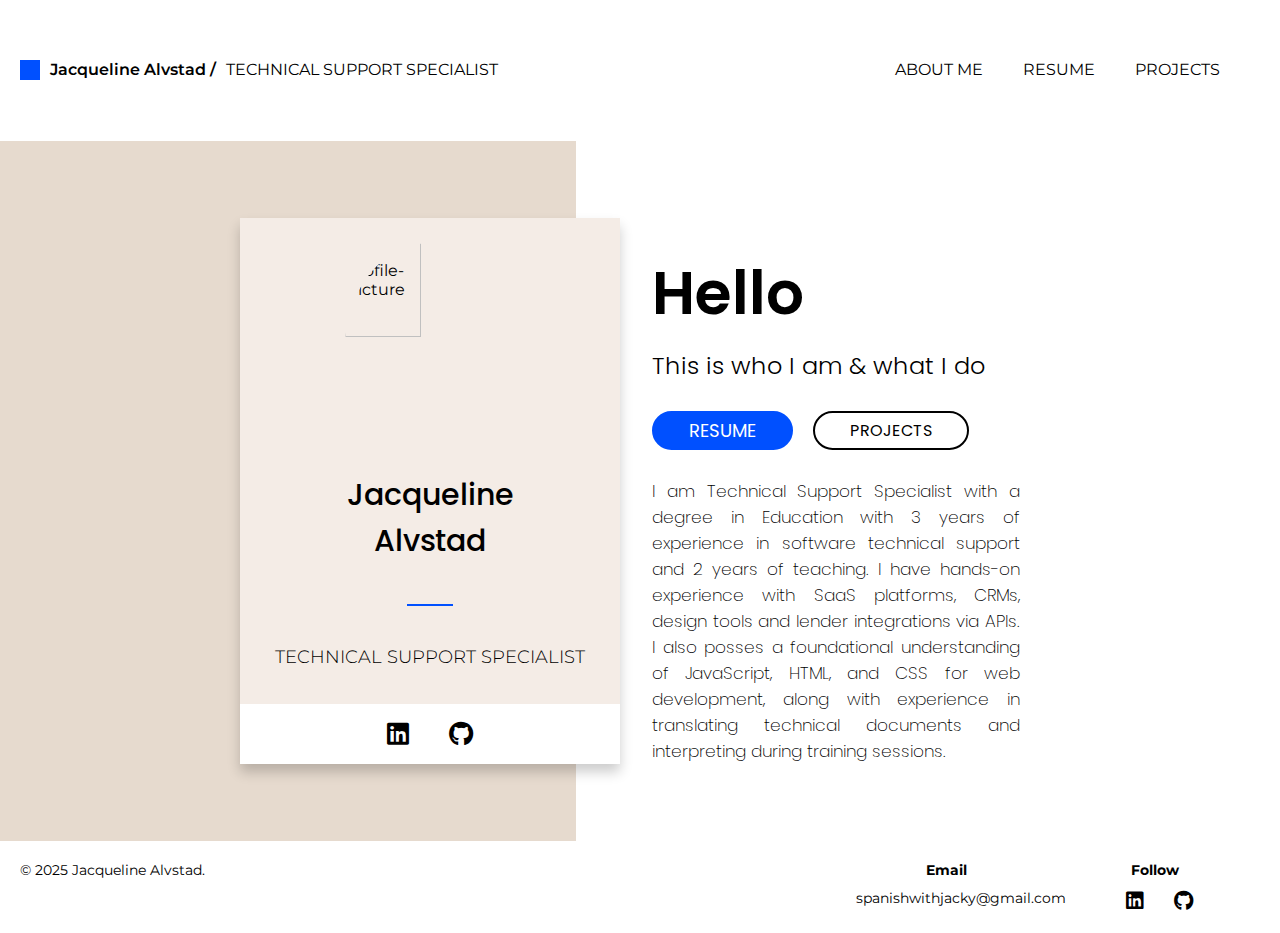
==== commit 127b93ae: "rearranged footer in a different way. Still need to align email and icons" ====
--- a/index.html
+++ b/index.html
@@ -164,25 +164,32 @@
         </div>
     </div>
     <div class="footer desktop">
-        <div class="footer-main">
-            <div class="powered-by">
-                <p>© 2025 Jacqueline Alvstad.</p>
-            </div>
-            <div class="contact-info-square">
-                <div class="contacts">
-                    <p>Email</p>
-                    <p>Follow</p>
-                </div>
-            </div>
-        </div>
-        <div class="footer-second">
-            <div class="email-social">
-                <p>spanishwithjacky@gmail.com</p>
-                <ul>
-                    <li><a href="https://www.linkedin.com/in/jacqueline-alvstad/" target="_blank"><i class="fab fa-linkedin"></i></a></li>
-                    <li><a href="https://github.com/jacky-alv96" target="_blank"><i class="fa-brands fa-github"></i></a></li>
-                </ul>
-            </div> 
+
+        <div class="footer-parent">
+
+            <div class="footer-child">
+                <div class="powered-by">
+                    <p>© 2025 Jacqueline Alvstad.</p>
+                </div>
+
+            </div>
+
+            <div class="footer-child">
+                    <div class="email-info">
+                        <p class="padding-bottom">Email</p>
+                        <p>spanishwithjacky@gmail.com</p>
+                    </div>   
+            </div>
+
+            <div class="footer-child">
+                <div class="social-media">
+                    <p class="padding-bottom">Follow</p>
+                    <ul>
+                        <li><a href="https://www.linkedin.com/in/jacqueline-alvstad/" target="_blank"><i class="fab fa-linkedin"></i></a></li>
+                        <li><a href="https://github.com/jacky-alv96" target="_blank"><i class="fa-brands fa-github"></i></a></li>
+                    </ul>
+                </div>
+            </div>
         </div>
     </div>
 
--- a/global.css
+++ b/global.css
@@ -270,11 +270,61 @@
         display: none;
     }
     .footer  {
+        width: 100%;
         padding: 20px 20px;
-        padding-bottom: 20px;
         font-size: 14px;
-    }
-    .footer-main {
+        justify-content: space-between;  
+    }
+    .padding-bottom {
+        padding-bottom: 10px;
+    }
+    .footer-parent {
+        display: flex;
+        width: 100%;
+    }
+    .footer-child {
+        display: flex;
+    }
+    .footer-child:nth-child(1) {
+        width: 60%;
+        
+    }
+    .footer-child:nth-child(2) {
+        width:30%;
+        justify-content: flex-end;
+    }
+    .footer-child .email-info p:first-of-type {
+        font-weight: 700;
+        margin-left: 70px;
+    }
+    .footer-child .social-media p:second-of {
+        font-weight: 700;
+        margin-left: 5px;
+    }
+    .footer-child:nth-child(3) {
+        margin-left: 20px;
+        width: 15%;
+        justify-content: flex-start;
+        padding-left: 40px; 
+    }
+    .footer-child .social-media p:first-of-type {
+        font-weight: 700;
+        margin-left: 5px;
+    }
+    .social-media:nth-child(2) {
+       justify-content: flex-end;
+    }
+    .social-media ul {
+        display: flex;
+        font-size: 20px;
+        list-style: none;
+        gap: 30px;  
+    }
+    .social-media li i {
+        color: black; 
+    }
+}
+    /* .footer-main {
         display: flex;
         justify-content: space-between;
     }
@@ -295,20 +345,29 @@
         padding-left: 70px;
     }
     .footer-second {
-        width: 100%;
-        display: flex;
-        justify-content: flex-end;
+        
+        display: flex;
+        justify-content: space-between;
+        align-items: center;
+    }
+    .empty-box {
+        padding-top: 20px;
+        width: 50%;
+        
     }
     .email-social {
-        width: 40%;
+        width: 50%;
         display: flex;
         padding-top: 15px;  
         justify-content: center;
-    }
-    .email-social p {
-        margin-right: 100px;
+        border: 2px solid black;  
+    }
+    .email-footer {
+        margin-right: 40px;
+    
     }
     .email-social ul {
+        margin-left: 40px;
         display: flex;
         list-style: none;
         gap: 30px;     
@@ -316,8 +375,9 @@
     .email-social li i {
         font-size: 20px;
         color: black;
-    }
-}
+    } */
+
+/* email and icons do not stay where they should when page is extended */
 
 
 
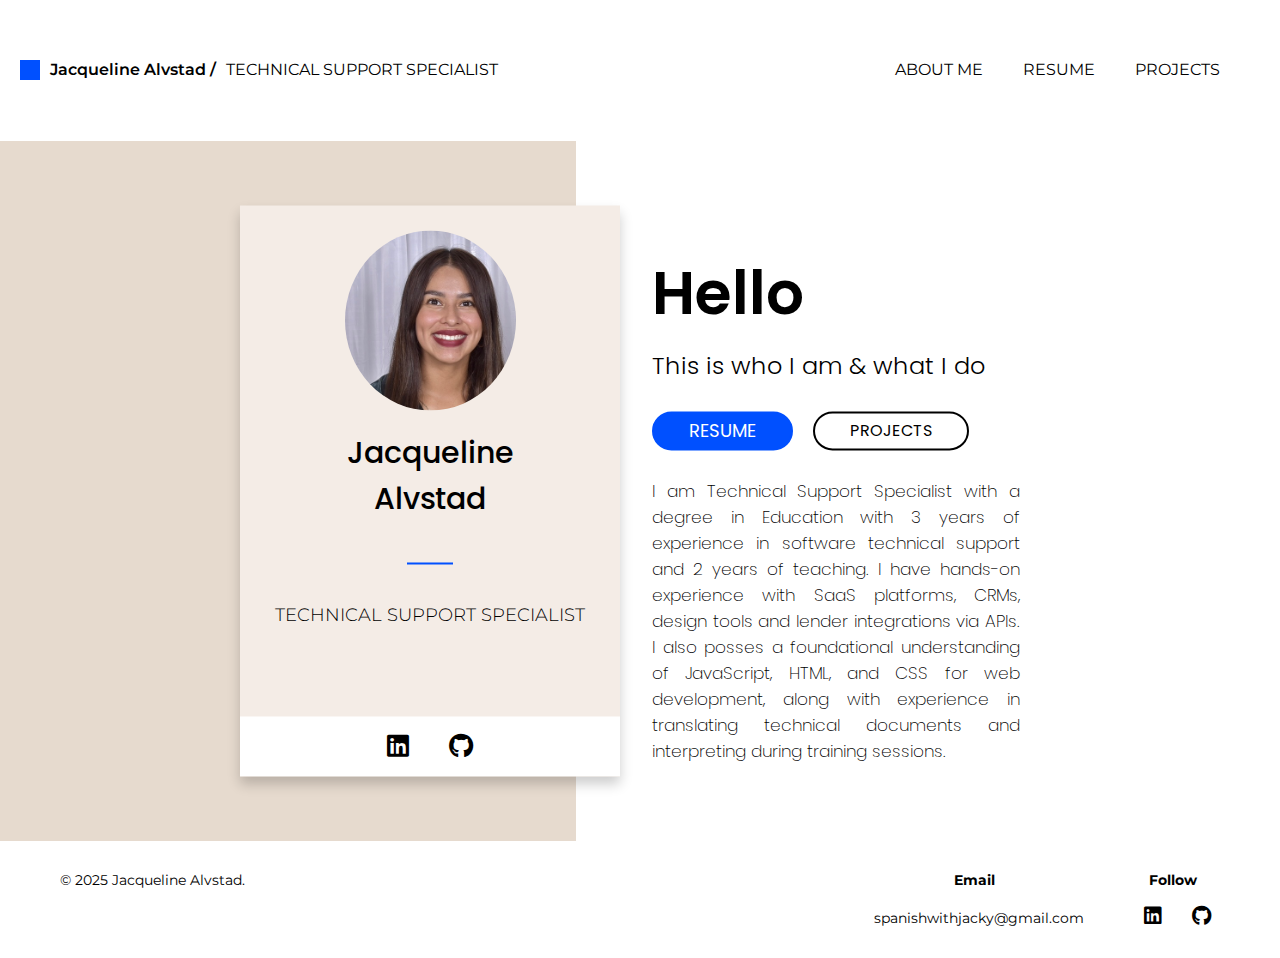
==== commit 2f65d7d6: "fixed path to profile pic" ====
--- a/index.html
+++ b/index.html
@@ -1,6 +1,6 @@
 <html>
    <head>
-    <meta name="viewport" content="width=device-width, initial -scale=1.0">
+    <meta name="viewport" content="width=device-width, initial-scale=1.0">
         <title>Welcome To My First Website</title>
         <link rel="stylesheet" href="global.css">
         <link rel="stylesheet" href="classes.css">
@@ -20,7 +20,7 @@
                         </div>
                         <div class="name-title">
                         <p class="name">Jacqueline Alvstad</p>
-                        <p>TECHNICAL SUPPORT SPECIALIST</p> 
+                        <p>TECH SUPPORT SPECIALIST</p> 
                         </div> 
                     </div>
                     <div class="menu" onClick="toggleMenu()">
@@ -38,28 +38,25 @@
                 </div>
             </nav>
         </div>
-                     <!-- Desktop version -->
-        <div class="header-container desktop">
-            <nav>
-                <div class="header">
-                    <div class="heading">
-                        <div class="square"></div>
-                        <p>Jacqueline Alvstad / </p>
-                        <p>TECHNICAL SUPPORT SPECIALIST</p>  
-                    </div>
-                    <ul class="nav-links">
-                        <li><a href="index.html">ABOUT ME</a></li>
-                        <li><a href="resume.html">RESUME</a></li>
-                        <li><a href="projects.html">PROJECTS</a></li>
-                    </ul>
-                </div>
-            </nav>
-        </div>
 
                      <!-- Mobile version -->
         <div class="square-containers mobile">
-            <div class="brown-square"></div>
-
+
+            <div class="white-square"></div>
+            <div class="division"></div>
+            <div class="brown-square">
+                <div class="intro-square">
+                    <div class="greeting">
+                        <h1>Hello</h1>
+                    </div>
+                    <div class="intro">
+                        <h2>This is who I am & what I do</h2>    
+                    </div> 
+                    <div class="description">
+                        <p>I am Technical Support Specialist with a degree in Education with 3 years of experience in software technical support and 2 years of teaching. I have hands-on experience with SaaS platforms, CRMs, design tools and lender integrations via APIs. I also posses a foundational understanding of JavaScript, HTML, and CSS for web development, along with experience in translating technical documents and interpreting during training sessions.</p>
+                    </div>
+                </div>
+            </div>
             <div class="personal-info-container">
                 <div class="picture-square">
                     <img
@@ -70,21 +67,6 @@
                         <h1>Jacqueline</h1>
                         <h2>Alvstad</h2>
                         <hr class="small-line">
-                        <p>TECHNICAL SUPPORT SPECIALIST</p>
-                    </div> 
-                    <div class="icons">
-                        <ul class="social-media-icons">
-                            <li><a href="https://www.linkedin.com/in/jacqueline-alvstad/" target="_blank"><i class="fab fa-linkedin"></i></a></li>
-                            <li><a href="https://github.com/jacky-alv96" target="_blank"><i class="fa-brands fa-github"></i></a></li>
-                        </ul>
-                    </div>  
-                </div>
-                <div class="intro-square">
-                    <div class="greeting">
-                        <h1>Hello</h1>
-                    </div>
-                    <div class="intro">
-                        <h2>This is who I am & what I do</h2>    
                     </div> 
                     <div class="buttons">
                         <div class="resume">
@@ -94,39 +76,76 @@
                             <a href="projects.html" class="projects-button">PROJECTS</a>
                         </div>
                     </div>
-                    <div class="description">
-                        <p>I am Technical Support Specialist with a degree in Education with 3 years of experience in software technical support and 2 years of teaching. I have hands-on experience with SaaS platforms, CRMs, design tools and lender integrations via APIs. I also posses a foundational understanding of JavaScript, HTML, and CSS for web development, along with experience in translating technical documents and interpreting during training sessions.</p>
-                    </div>
+                    <div class="icons">
+                        <ul class="social-media-icons">
+                            <li><a href="https://www.linkedin.com/in/jacqueline-alvstad/" target="_blank"><i class="fab fa-linkedin"></i></a></li>
+                            <li><a href="https://github.com/jacky-alv96" target="_blank"><i class="fa-brands fa-github"></i></a></li>
+                        </ul>
+                    </div>  
                 </div>
             </div>
         </div>
         <div class="footer mobile">
-            <div class="powered-by">
-                <p>© 2025 Jacqueline Alvstad.</p>
-            </div>
-            <div class="contact-info-square">
-                <div class="contacts">
-                    <p>Email</p>
-                    <p>Follow</p>
-                </div>
-                <div class="email-social">
-                    <p>spanishwithjacky@gmail.com</p>
-                    <ul>
-                        <li><a href="https://www.linkedin.com/in/jacqueline-alvstad/" target="_blank"><i class="fab fa-linkedin"></i></a></li>
-                        <li><a href="https://github.com/jacky-alv96" target="_blank"><i class="fa-brands fa-github"></i></a></li>
-                    </ul>
-                </div> 
-            </div>
+
+            <div class="footer-parent">
+    
+                <div class="footer-child">
+                        <div class="email-info">
+                            <p class="padding-bottom center">Email</p>
+                            <p>spanishwithjacky@gmail.com</p>
+                        </div>   
+                </div>
+    
+                <div class="footer-child">
+                    <div class="social-media">
+                        <p class="padding-bottom">Follow</p>
+                        <ul>
+                            <li><a href="https://www.linkedin.com/in/jacqueline-alvstad/" target="_blank"><i class="fab fa-linkedin"></i></a></li>
+                            <li><a href="https://github.com/jacky-alv96" target="_blank"><i class="fa-brands fa-github"></i></a></li>
+                        </ul>
+                    </div>
+                </div>
+            </div>
+            <div class="footer-child">
+                <div class="powered-by">
+                    <p>© 2025 Jacqueline Alvstad.</p>
+                </div>
+            </div>   
         </div>
     </div>
-             <!-- Desktop version -->
+
+
+    
+
+
+                <!-- DESKTOP VERSION -->
+
+                   <!-- Desktop version -->
+    <div class="header-container desktop">
+        <nav>
+            <div class="header">
+                <div class="heading">
+                    <div class="square"></div>
+                    <p>Jacqueline Alvstad / </p>
+                    <p>TECHNICAL SUPPORT SPECIALIST</p>  
+                </div>
+                <ul class="nav-links">
+                    <li><a href="index.html">ABOUT ME</a></li>
+                    <li><a href="resume.html">RESUME</a></li>
+                    <li><a href="projects.html">PROJECTS</a></li>
+                </ul>
+            </div>
+        </nav>
+    </div>            
+
+
     <div class="square-containers desktop">
         <div class="brown-square"></div>
 
         <div class="personal-info-container">
             <div class="picture-square">
                 <img
-                    src="/Users/jackyalvstad/Desktop/Mycode/images/profile.jpg"
+                    src="images/profile.jpg"
                     alt="profile-picture"
                 >
                 <div class="name-and-title">
@@ -176,7 +195,7 @@
 
             <div class="footer-child">
                     <div class="email-info">
-                        <p class="padding-bottom">Email</p>
+                        <p class="padding-bottom center">Email</p>
                         <p>spanishwithjacky@gmail.com</p>
                     </div>   
             </div>
--- a/global.css
+++ b/global.css
@@ -4,92 +4,431 @@
     font-family: Montserrat,popins, serif;  
 } 
 
-
-
-/* this is my header and nav links */
-
-/* .header-container {
-    border: 2px solid purple;
-}
-.header {
-    width:100%;
-    display: flex;
-    padding-top: 60px;
-    padding-bottom: 60px;
-    align-items: flex-start;
-    font-family:"Poppins", serif;
-    border: 2px solid blue;
-}
-.heading {
-    width: 50%;
-    display: flex;
-    font-size: 16px;
-    border: 2px solid yellow;
-    padding-left: 40px;
+                     /* RESUME PAGE */
+                /* styles for both mobile and desktop */
+            
+.resume-container { /* This is the whole background */
+    background: rgba(230, 218, 206, 1);
+    padding-top: 40px;
+    width: 100%;
+    padding-bottom: 40px;
+}
+.page-title {
+    display: flex;
+    flex-direction: row;
+    justify-content: center;
+    align-items: center;
     gap: 10px;
-}
-.square {
-    width: 20px; 
-    height: 20px;
-    background-color: #0050FF;   
-}
-.name {
-   font-weight: 600; 
-   font-size: 18px;
-}
-
-.nav-links{
-    width: 50%;
-    display: flex;
-    padding-right: 20px;
-    justify-content: flex-end;
-    align-items: flex-end;
-    justify-content: end;
-}
-.nav-links li{
-    list-style: none;
-    padding-right: 40px;
-}
-.nav-links li a{
-   color: #000000;
-   text-decoration: none;
-   font-size: 16px; 
-}
-.nav-links li::after{
-   content: "";
-   width: 0%;
-   height: 2px;
-   background: #007BFF;
-   display: block;
-   margin: auto;
-   transition: 0.5s;
-}
-.nav-links li:hover::after{
+    padding-top: 20px;
+}
+.page-name {
+    display: flex;
+    text-align: center;
+    justify-content: center;
+    justify-items: center;
+}
+.decoration-square {
+    width: 18px;
+    height: 18px;
+    background-color: #0050FF;
+    margin-bottom: 4px;
+}
+.label {
+    display: flex;
+    flex-direction: row;
+    justify-content: space-between;
+    align-items: center;
+}
+.download-resume a {
+    padding: 10px 20px;
+    background-color: #0050FF;
+    color: white;
+    font-family: "Poppins", sans-serif;
+    font-size: 14px;
+    font-weight: 300;
+    border: 2px solid #0050FF;
+    border-radius: 25px;
+    transition: background-color 0.1s, color 0.1s, transform 0.1s; 
+    text-decoration: none;  
+    white-space: nowrap;
+}
+.download-resume a:hover {
+    background-color: white;
+    color: black;
+    border: 2px solid #0050FF;
+}
+.education-box-header {
+    display: flex;
+}
+.education-box, .job-box {
+    border-radius: 15px;
+    background-color: white;
+    padding: 15px 15px;
+    display: flex;
+    flex-direction: column;
+    box-shadow: -10px 10px 20px rgba(0, 0, 0, 0.1);
+    flex-wrap: wrap;
+    position: relative;
+} 
+.info-containers { 
+    border-radius: 10px;              
+    background-color:rgba(230, 218, 206, 1);
+    display: flex;
+    justify-content: space-evenly;  
+    padding-bottom: 30px;  
+}
+.education-box-header {
+    background-color: white;
+    border-radius: 15px;
+    text-align: center;
+    gap: 20px;
+    padding-left: 15px;
+}
+.box-title {
+    font-size: 12px;
+    padding-top: 10px;    
+}
+.box-year {
+    color: #0050FF;
+    font-weight: bold;
+    font-size: 18px;
+    padding-top: 10px;
+    font-style: semibold;
+}
+/* The box-description class is also being used in the experience section.*/
+.box-description {
+    padding-top: 20px;
+    padding-left: 15px;  /* Needed for padding on the education containers  description */
+    padding-right: 15px;
+    line-height: 1.6; 
+}
+.box-description ul {
+    padding-left: 15px;
+    line-height: 1.6;
+}
+.box-description li {
+    padding-bottom: 12px;
+}
+
+                 /* PROJECTS PAGE   */
+                /* styles for both mobile and desktop */
+
+.projects-container {
+    background: rgba(230, 218, 206, 1);
+    padding-bottom: 40px;
+}
+.page-name-inner-container {
+    font-size: 15px;
+    padding-bottom: 80px;
+    padding-top: 30px;
+    display: flex;
+    flex-direction: row-reverse;
+    text-align: center;
+    justify-content:center;   
+    margin-top: 40px;
+}
+.project-containers-section {
+    display: flex;
+    justify-content: space-evenly; 
+}
+.project-main-container {
+    background-color: white;
+    padding-bottom: 20px; 
+    border-radius: 15px; 
+    justify-content: space-evenly;
+}
+.project-description {
+    text-align: justify;
+    padding: 20px 50px;
+    line-height: 1.6;
+}
+.project-title h2 {
+    color: #0050FF;
+    padding-top: 40px; 
+    text-align: center;
+}
+.project-title p {
+    color: black;
+    font-weight: 300;
+    padding-top: 10px;
+    text-align: center;
+    
+}
+.project-text-container {
+    justify-content: center;
+    align-items: center;
+}
+.project-img-container {
     width: 100%;
-} */
-/* delete until here once desktop and mobile have been set up */
-
-
-/* This is my two background squares */
+    justify-content: center;
+}
+.project-img-container img {
+    width: 80%;  
+    height: 100%;
+    object-fit: cover;
+}
+.half-width {
+    width: 33%;
+}
+
 
 /* MOBILE */
-/* @media (max-width: 768px) {
+@media (max-width: 768px) {
     .mobile {
         display: block;
     }
     .desktop {
         display: none;
     }
+
+                 /* INDEX PAGE MOBILE */
+
     .square-containers {
-       border: 2px solid red;
+        width: 100%;
+        position: relative;
+    } 
+    .white-square {
+        height: 200px;
+        position: relative;
+        background: white;
+        justify-content: center;
     }
     .brown-square {
+        height: 430px;
+        background: rgba(230, 218, 206, 1);
+        padding-left: 30px;
+        padding-right: 30px;
+    }
+    .division { 
+        height: 300px;
+        background-color: rgba(230, 218, 206, 1);
+    }
+    .picture-square {
+        width:90%;
+        position: absolute;
+        top:27%;
+        left:50%;
+        transform: translate(-50%, -50%);
+        display: flex;
+        flex-direction: column;
+        padding-top: 40px;
+        background: #F4ECE6;
+        box-shadow: -10px 10px 20px rgba(0, 0, 0, 0.1);
+        align-items: center;
+        justify-content: center;
+    }
+    .picture-square img {
+        width: 40%; 
+        border-radius: 50%;
+    }
+    .name-and-title {
+        text-align: center;
+        flex-direction: column;
+    }
+    .name-and-title h1 {
+        font-family: "Poppins", serif;
+        font-weight: 500;
+        font-size:25px;
+        padding-top:20px;
+        display:block; 
+    }
+    .name-and-title h2 {
+        font-family: "Poppins", serif;
+        font-weight: 500;
+        font-size:25px;
+        display:block; 
+    }
+    .small-line {
+        width: 50%; 
+        height: 2px; 
+        background-color: #0050FF; 
+        border: none; 
+        margin:auto;
+        margin-top: 20px;
+        margin-bottom: 40px;
+    }
+    .icons {
+        background-color: white; 
         width: 100%;
-        justify-content: center;
-    }
-} */
+        padding-top: 15px;
+        padding-bottom: 15px;
+        justify-content: center; 
+        align-items: center;
+    }
+    .social-media-icons {
+        list-style-type: none;
+        display: flex; 
+        justify-content: center; 
+    }
+    .social-media-icons li a {
+        font-size: 25px; /* Set the icon size */
+        color: black;
+        padding-right: 20px;
+        padding-left: 20px;
+    }
+    .buttons {
+        display: flex; 
+        gap: 20px; 
+        margin-bottom: 40px;  
+    }
+    .resume-button {
+        padding: 0 30px;
+        height: 35px;
+        background-color: #0050FF;
+        color: white;
+        font-family: "Poppins", sans-serif;
+        font-size: 18px;
+        display: flex;
+        align-items: center;
+        justify-content: center;
+        font-weight: light;
+        border: 2px solid #0050FF;
+        border-radius: 90px;
+        transition: background-color 0.1s, transform 0.1s; 
+        text-decoration: none;  
+    }
+    .resume-button:hover {
+        background-color: white;
+        color: black;
+    }
+    .projects-button {
+        padding: 0 25px;
+        height: 35px;
+        background-color: white;
+        color: black;
+        font-family: "Poppins", sans-serif;
+        font-size: 16px;
+        display: flex;
+        align-items: center;
+        justify-content: center;
+        font-weight: light;
+        border: 2px solid black;
+        border-radius: 90px;
+        transition: background-color 0.1s, transform 0.1s; 
+        text-decoration: none;
+    }
+    .projects-button:hover {
+        background-color: #0050FF;
+        color: white;
+        border-color: #0050FF;
+    }
+    .greeting h1 {
+        font-family: "Poppins", sans-serif;
+        font-weight: 600;
+        font-size: 50px;
+        padding-top: 20px;
+        font-style: normal; 
+    }   
+    .intro h2 {
+        font-family: "Poppins", serif;
+        font-weight: 300;
+        font-style: normal; 
+        padding-top: 10px; 
+        padding-bottom: 28px; 
+        
+    }
+    .description p {
+        font-family: "Poppins", serif;
+        font-weight: 240;
+        font-size: 15px;
+        text-align:justify;
+        padding-bottom: 40px;
+    }
+    
+                        /* RESUME PAGE MOBILE */
+
+    /* Only layout-specific styles for mobile */
+    .label {
+        width: 85%;
+        margin: auto;
+        padding: 60px 0px 20px 0px;
+    }
+    .resume-container .info-containers {
+        display: flex;
+        flex-direction: column;
+        align-items: center;
+        gap: 20px;
+        padding: 20px 20px 0px 20px;
+    }
+    .resume-container .education-box,
+    .resume-container .job-box {
+        width: 90%;
+        margin: 0 auto;
+    }
+    .job-box-header {
+        padding-left: 15px;
+    }
+    .box-title p {
+        font-size: 16px;
+        padding: 10px 0px 10px 0px;
+    }
+
+                 /* PROJECTS PAGE MOBILE */
+    .projects-container {
+        padding-top: 20px;
+    }
+    .project-main-container {
+        width: 90%;
+        margin-top: 40px;
+    }
+    .project-containers-section {
+        display: flex;
+        flex-direction: column;
+        align-items: center;
+    }
+
+                     /* FOOTER MOBILE */
+    .footer  {
+    padding: 20px 20px;
+    font-size: 12px;
+    justify-content: space-between; 
+    }
+    .footer-parent {
+    display: flex;
+    }
+    .footer-child {
+    width: 50%;
+    padding-bottom: 10px;
+    }
+    .powered-by {
+    padding-top: 20px;
+    }
+    .footer-child .email-info p:first-of-type { 
+    font-weight: 600;
+    }
+    .footer-child .social-media p:first-of-type { 
+    font-weight: 600;
+    margin-left: 60px;
+    }
+    .social-media ul {
+    display: flex;
+    font-size: 20px;
+    list-style: none;
+    gap: 30px; 
+    justify-content: center;
+    margin-top: -5px;
+    }
+    .social-media li i {
+    color: black 
+    }
+    .padding-bottom {
+    padding-bottom: 10px;
+    }
+                   
+    
+}
+
 /* DESKTOP */
 @media (min-width: 769px) {
+    .desktop {
+        display: block;
+    }
+    .mobile {
+        display: none;
+    }
+
+             /* INDEX PAGE DESKTOP */
+
     .square-containers { 
         display: flex;
         position: relative;
@@ -101,21 +440,24 @@
         position: relative;
     } 
     .personal-info-container {
+        display: flex;
+        width: 800px;
         position: absolute;
         top:50%;
         left:50%;
         transform: translate(-50%, -50%);
-        display: flex;
-        width: 800px;
     }
     .picture-square {
         width: 50%;
         background: #F4ECE6;
         display: flex;
-        padding-top: 25px;
-        flex-direction: column;
-        align-items:center;   
+        flex-direction: column;
+        align-items:center;  
+        padding-top: 25px; 
         box-shadow: 0px 8px 12px rgba(0, 0, 0, 0.2); 
+        position: relative;
+        overflow: hidden;
+
     }
     .picture-square img{
         width: 45%;
@@ -143,7 +485,7 @@
         font-weight:300;
         font-size: 18px;
         margin-top:40px;
-        padding-bottom: 36px;
+        padding-bottom: 90px;
     }
     .small-line {
         width: 15%; 
@@ -258,139 +600,9 @@
         padding-left: 12px;
         justify-content: flex-end;
     }
-}
-
-    /* Year and My Name */
-     @media (min-width: 769px) {
-
-    .desktop {
-        display: block;
-    }
-    .mobile {
-        display: none;
-    }
-    .footer  {
-        width: 100%;
-        padding: 20px 20px;
-        font-size: 14px;
-        justify-content: space-between;  
-    }
-    .padding-bottom {
-        padding-bottom: 10px;
-    }
-    .footer-parent {
-        display: flex;
-        width: 100%;
-    }
-    .footer-child {
-        display: flex;
-    }
-    .footer-child:nth-child(1) {
-        width: 60%;
-        
-    }
-    .footer-child:nth-child(2) {
-        width:30%;
-        justify-content: flex-end;
-    }
-    .footer-child .email-info p:first-of-type {
-        font-weight: 700;
-        margin-left: 70px;
-    }
-    .footer-child .social-media p:second-of {
-        font-weight: 700;
-        margin-left: 5px;
-    }
-    .footer-child:nth-child(3) {
-        margin-left: 20px;
-        width: 15%;
-        justify-content: flex-start;
-        padding-left: 40px; 
-    }
-    .footer-child .social-media p:first-of-type {
-        font-weight: 700;
-        margin-left: 5px;
-    }
-    .social-media:nth-child(2) {
-       justify-content: flex-end;
-    }
-    .social-media ul {
-        display: flex;
-        font-size: 20px;
-        list-style: none;
-        gap: 30px;  
-    }
-    .social-media li i {
-        color: black; 
-    }
-}
-    /* .footer-main {
-        display: flex;
-        justify-content: space-between;
-    }
-    .powered-by { 
-        width:40%;
-    }
-    .contact-info-square {
-        width: 40%;
-    }
-    .contacts {
-        display: flex;
-        justify-content: space-around;
-        align-items: center;
-        text-align: center;       
-    } 
-    .contacts p {
-        font-weight: 600;
-        padding-left: 70px;
-    }
-    .footer-second {
-        
-        display: flex;
-        justify-content: space-between;
-        align-items: center;
-    }
-    .empty-box {
-        padding-top: 20px;
-        width: 50%;
-        
-    }
-    .email-social {
-        width: 50%;
-        display: flex;
-        padding-top: 15px;  
-        justify-content: center;
-        border: 2px solid black;  
-    }
-    .email-footer {
-        margin-right: 40px;
-    
-    }
-    .email-social ul {
-        margin-left: 40px;
-        display: flex;
-        list-style: none;
-        gap: 30px;     
-    }
-    .email-social li i {
-        font-size: 20px;
-        color: black;
-    } */
-
-/* email and icons do not stay where they should when page is extended */
-
-
-
-
-
-    /* This is the resume page */
-
-    .resume-container { /* This is the whole background */
-        background: rgba(230, 218, 206, 1);
-        padding-top: 20px;
-        width: 100%;
-        padding-bottom: 40px;
-    }
+
+
+                    /* RESUME PAGE DESKTOP */
     .resume-box {
         display: flex;
         padding: 10px;
@@ -415,47 +627,14 @@
         margin-top: 10px;
         margin-right: 5px;
     }
-
-    /* This is for the download resume button */
-
-    .download-button {
-        margin-left: auto;
-        padding-right: 20px;
-        padding-top: 25px;
-    }
-    .download-resume {
-        padding: 10px 20px;
-    }
-    .download-resume a {
-        margin-left: auto;
-        padding: 10px 12px;
-        background-color: #0050FF;
-        color: white;
-        font-family: "Poppins", sans-serif;
-        font-size: 16px;
-        font-weight: 300;
-        border: 2px solid #0050FF;
-        border-radius: 25px;
-        transition: background-color 0.1s, color 0.1s, transform 0.1s; 
-        text-decoration: none;  
-    }
-    .download-resume a:hover {
-        background-color: white;
-        color: black;
-        border: 2px solid #0050FF;
-    }
-
-
-
-
     .label {
-        padding-left: 60px;
-        padding-bottom: 50px;
-        padding-top: 20px;
-    }
+        width: 93%;
+        margin: auto;
+        padding: 60px 0px 40px 0px;
+    }
+
     /* These are the containers for education */
-
-    .education-box-header {
+    .box-header {
         display: flex;
     }
     .education-box {
@@ -467,53 +646,9 @@
         flex-direction: column;
         padding-bottom: 25px;
         box-shadow: -10px 10px 20px rgba(0, 0, 0, 0.1);
-        flex-wrap: wrap;
-        position: relative;
     } 
-    .info-containers { 
-        border-radius: 10px;              
-        background-color:rgba(230, 218, 206, 1);
-        display: flex;
-        justify-content: space-evenly;  
-        padding-bottom: 60px;  
-    }
-    .education-box-header {
-        background-color: white;
-        border-radius: 15px;
-        text-align: center;
-        gap: 20px;
-        padding-left: 15px;
-    }
-    .box-title {
-        font-size: 12px;
-        padding-top: 10px;    
-    }
-    .box-year {
-        color: #0050FF;
-        font-weight: bold;
-        font-size: 18px;
-        padding-top: 10px;
-        font-style: semibold;
-    }
-    /* The box-description class is also being used in the experience section.*/
-    .box-description {
-        padding-top: 20px;
-        padding-left: 15px;  /* Needed for padding on the education containers  description */
-        padding-right: 15px;
-        line-height: 1.6; 
-    }
-    .box-description ul {
-        padding-left: 15px;
-        line-height: 1.6;
-        
-    }
-    .box-description li {
-        padding-bottom: 12px;
-    }
-
 
     /* these are the containers for experience */
-
 
     .job-box {
         width: 28%;
@@ -544,105 +679,17 @@
         background: transparent;
     }
 
-
-    /* This is the skills container */
-    .skills-language-box {
-        background-color: white;
-        border-radius: 15px;
-        width: 28%; 
-        padding-top: 20px;
-        padding-bottom: 20px;  
-        padding-left: 15px;
-        box-shadow: -10px 10px 20px rgba(0, 0, 0, 0.1);
-        font-family: "Poppins", serif;
-        font-size: 16px;
-    }
-    .skills-language ul {
-        padding-left: 30px;
-        padding-right: 20px;
-        line-height: 1.6;
-    }
-    .skills-language li {
-        padding-bottom: 12px;
-    }
-
-    /* This is the Projects Page */
-
-
-    .projects-background-container {
-        background: rgba(230, 218, 206, 1);
-        padding-top: 20px;
-        padding-bottom: 40px;
-    }
-    .projects-page-name {
-        display: flex;
-        flex-direction: column;
-        text-align: center;
-        justify-content: center;
-    }
-    .page-name-inner-container {
-        font-size: 15px;
-        padding-bottom: 80px;
-        padding-top: 30px;
-        display: flex;
-        flex-direction: row-reverse;
-        text-align: center;
-        justify-content:center;   
-        margin-top: 40px;
-    }
-    .projects-square {
-        width: 20px; 
-        height: 20px;
-        background-color: #0050FF;
-        margin-top: 10px;
-        margin-right: 5px;
-    }
-
-    /* This is every project container */
-
-    .project-containers-section {
-        display: flex;
-        justify-content: center;
-        gap: 80px;
-        
+    /* This is the Projects Page desktop */
+    .projects-container {
+        padding-top: 40px;
     }
     .project-main-container {
-        background-color: white;
+        width: 35%;
+        margin-top: 100px;
         margin-bottom: 80px;
-        padding-bottom: 20px; 
-        border-radius: 15px; 
-        justify-content: center;
-        align-items: center;
-    }
-    .project-description {
-        text-align: justify;
-        padding: 20px 50px;
-        line-height: 1.6;
-    }
-    .project-title h2 {
-        color: #0050FF;
-        padding-top: 40px; 
-        text-align: center;
-    }
-    .project-title p {
-        color: black;
-        font-weight: 300;
-        padding-top: 10px  
-    }
-    .project-text-container {
-        justify-content: center;
-        align-items: center;
-    }
-    .project-img-container {
-        width: 100%;
-        justify-content: center;
-    }
-    .project-img-container img {
-        width: 80%;  
-        height: 100%;
-        object-fit: cover;
-    }
-    .half-width {
-        width: 33%;
-    }
-    
+    }
+}
+
+html, body {
+    overflow-x: hidden;
+}
--- a/classes.css
+++ b/classes.css
@@ -1,7 +1,8 @@
-
 /* MOBILE */
 @media (max-width: 768px) {
 
+    /* NAV BAR */
+
     .desktop {
         display: none;
     }
@@ -9,44 +10,55 @@
         display: block;
     }
     .header {
-        width:100%;
+        width: 100%;
+        display: flex;
         padding-top: 30px;
         padding-bottom: 30px;
+        font-family:"Poppins", serif;
+        justify-content: space-between;
+        align-items: center;
+    }
+    .heading {
+        display: flex;
+        padding-left: 20px;
+        max-width: 70%;
+        gap: 10px;
+    }
+    .decoration { 
+        width: 20px;
+        height: 30px;
+        display: flex;
         align-items: flex-start;
-        font-family:"Poppins", serif;
-    }
-    .heading {
-        font-size: 15px;
-        display: flex;
-        flex-wrap: nowrap;
-        width:75%;
-        padding-left: 20px;
-    }
-    .heading p:first-of-type {
+    }
+    .square {
+        width: 15px; 
+        height: 15px;
+        background-color: #0050FF;
+       margin-top: 2px;
+    }
+    .name-title {
+        display: flex;
+        flex-direction: column;
+    }
+    .name-title p:first-of-type {
         font-weight: 600;
         font-size: 17px;
-        padding-bottom: 10px;   
-    }
-    .decoration { 
-        width: 30px;
-        height: 30px;
-    }
-    .square {
-        width: 20px; 
-        height: 10px;
-        background-color: #0050FF;  
+        padding-bottom: 5px;   
+    }
+    .name-title p:last-of-type {
+        font-size: 14px;
+       
     }
     .menu {
-        position: fixed;
-        top: 40px;
-        right: 40px;
+        position: relative;
         width: 30px;
         height: 25px;
         display: flex;
         flex-direction: column;
         justify-content: space-between;
         cursor: pointer;
-        z-index: 1001; 
+        z-index: 1001;
+        margin-right: 20px;
     }
     .burger-line:nth-child(1) {
         width: 20px;
@@ -105,9 +117,8 @@
     .nav-links a:hover {
         color: #0050FF;
     }
-
-}
-
+    } 
+    
  
 /* DESKTOP */
 @media (min-width: 769px) {
@@ -147,7 +158,6 @@
        font-weight: 600; 
        font-size: 18px;
     }
-
     .nav-links{
         width: 50%;
         display: flex;
@@ -179,3 +189,69 @@
     }
  } 
 
+ /* FOOTER DESKTOP */
+
+ @media (min-width: 769px) {
+
+    .desktop {
+        display: block;
+    }
+    .mobile {
+        display: none;
+    }
+    .footer  {
+        width: 100%;
+        padding: 30px 60px;
+        font-size: 14px;
+        justify-content: space-between;  
+    }
+    .padding-bottom {
+        padding-bottom: 20px;
+    }
+    .footer-parent {
+        display: flex;
+        width: 100%;
+    }
+    .footer-child {
+        display: flex;
+    }
+    .footer-child:nth-child(1) {
+        width: 50%;  
+    }
+    .footer-child:nth-child(2) {
+        width: 30%;
+        justify-content: flex-end;
+    }
+    .footer-child .email-info p:first-of-type {
+        font-weight: 700;
+        margin-left: 80px;
+    }
+    .footer-child .social-media p:second-of {
+        font-weight: 700;
+        margin-left: 5px;
+    }
+    .footer-child:nth-child(3) {
+        margin-left: 20px;
+        width: 15%;
+        justify-content: flex-start;
+        padding-left: 40px; 
+    }
+    .footer-child .social-media p:first-of-type {
+        font-weight: 700;
+        margin-left: 5px;
+    }
+    .social-media ul {
+        display: flex;
+        font-size: 20px;
+        list-style: none;
+        gap: 30px; 
+        margin-top: -5px;
+    }
+    .social-media li i {
+        color: black 
+    }
+} 
+
+/* ADD FOOTER MOBILE  HERE*/
+
+
